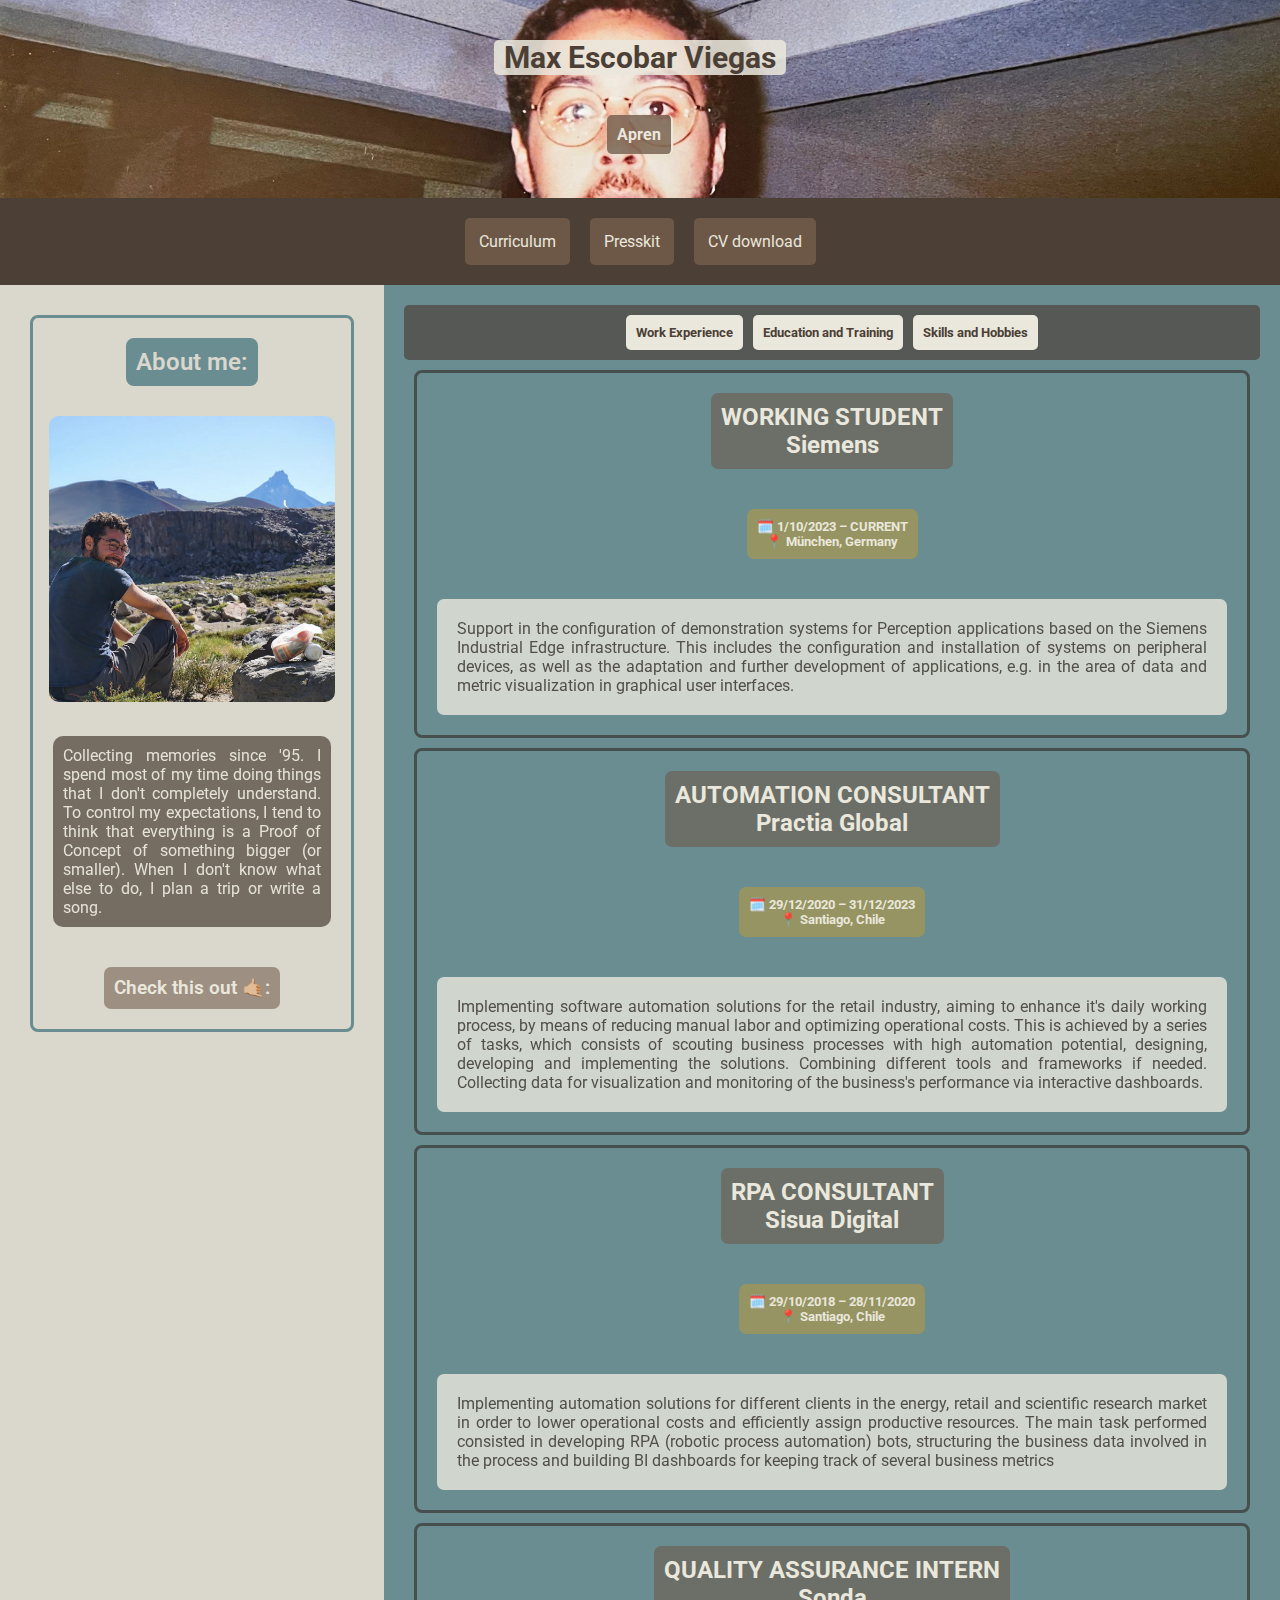
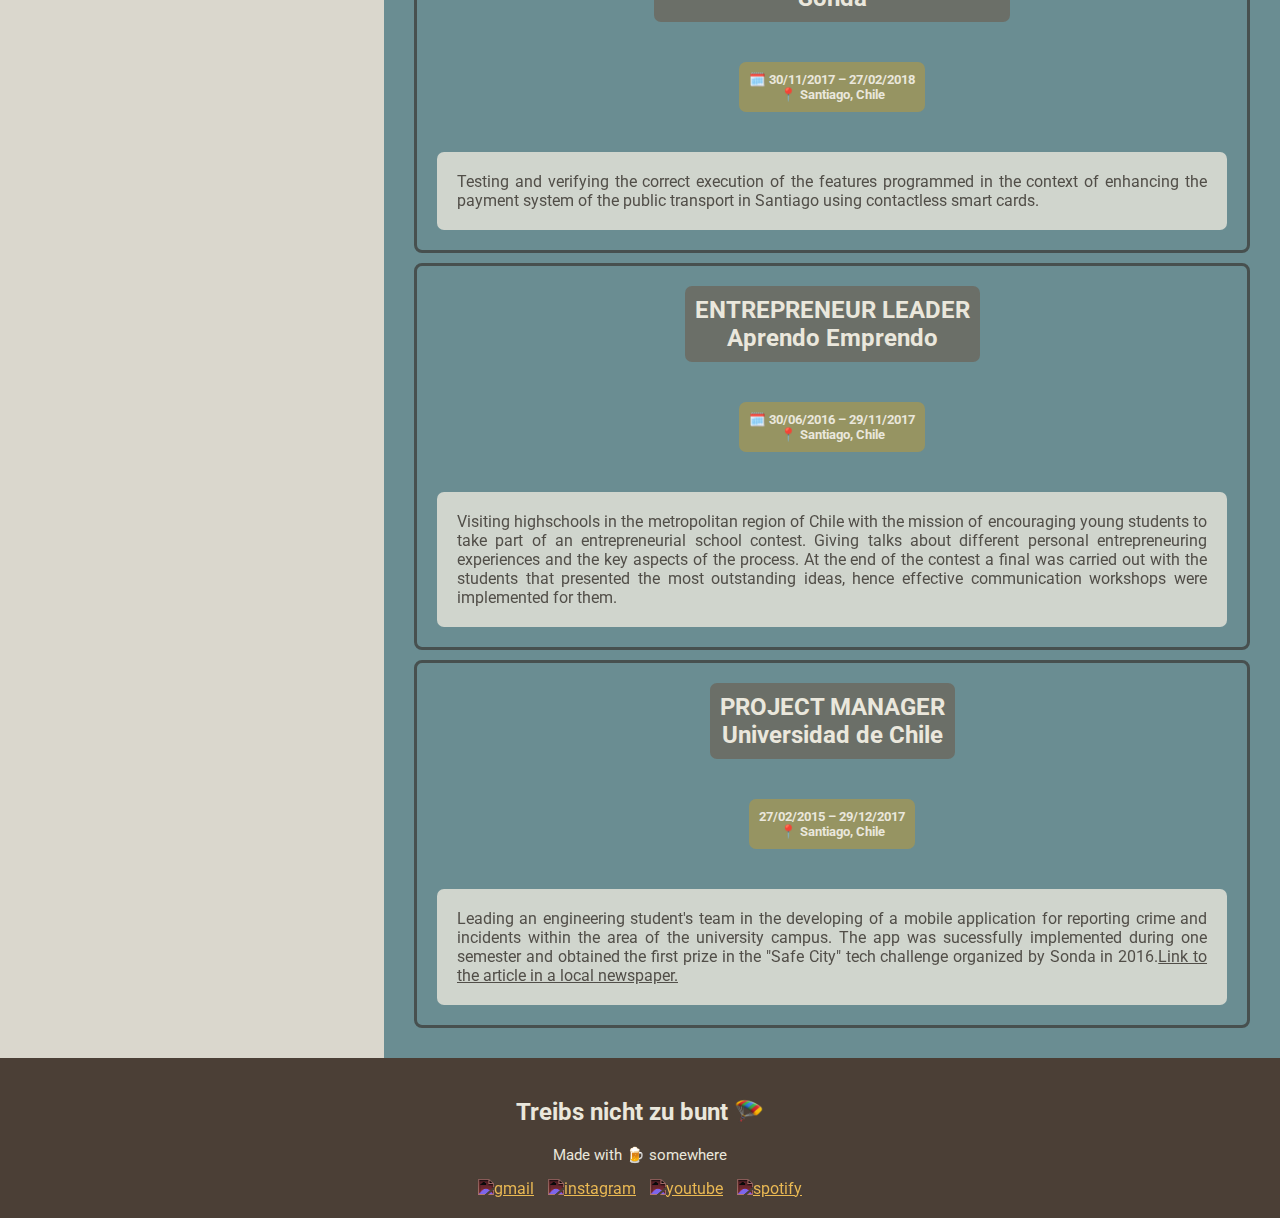
==== index.html @ f31ca4ad "chore: better despcription phrasing" ====
<!DOCTYPE html>
<html lang="en">
<head>
<title>Max Escobar Viegas</title>
<meta charset="UTF-8">
<meta name="viewport" content="width=device-width, initial-scale=1">
<meta name="keywords" content="portfolio-website" />
<link rel="stylesheet" href="styles.css" />
<script type="text/javascript" src="scripts.js"></script>
<script src="https://ajax.googleapis.com/ajax/libs/jquery/3.6.0/jquery.min.js"></script>
<script src="https://cdnjs.cloudflare.com/ajax/libs/pdfobject/2.2.8/pdfobject.min.js"></script>
<link href="https://fonts.googleapis.com/css2?family=Poppins:wght@200;600&family=Roboto:wght@200;400;600&display=swap" rel="stylesheet">
<link rel="icon" type="image/png" href="images/favicon.png">
</head>
<body>

  <div class="header">
    <h1>Max Escobar Viegas</h1>
    <div class="typing-container">
      <h3 id="typing-effect"></h3>
    </div>
  </div>

<nav class="navbar">
  <a href="index.html">Curriculum</a>
  <a href="maxiboy.html">Presskit</a>
  <a href="download_cv.html" class="right">CV download</a>
</nav>


<div class="row">
  
    <div class="side">
      <div class="about_border">
      <h2>About me:</h2>
      <img class="smallimg" src="images/image_2.jpg" alt="Memory Collecting">
      <p>Collecting memories since '95. I spend most of my time doing things that I don't completely understand. 
        To control my expectations, I tend to think that everything is a Proof of Concept of something bigger (or smaller). 
        When I don't know what else to do, I plan a trip or write a song.</p>
      <h3>Check this out 🤙🏼:</h3>
      <div class="interesting-stuff"></div>
      </div>
    </div>
  

  <div class="main">

        <div class="buttons_bar">
          <a class="btn_personal" id="work" onclick="showButtonDiv(this.className, this.id)">Work Experience</a>
          <a class="btn_personal" id="education" onclick="showButtonDiv(this.className, this.id)">Education and Training</a>
          <a class="btn_personal" id="skills" onclick="showButtonDiv(this.className, this.id)">Skills and Hobbies</a>
        </div>
        

    <div class="div_personal" id="work" >
      <div class="personal_border">
        <div>
          <h2>WORKING STUDENT <br> Siemens</h2>
        </div>
        <div>
          <h5>🗓️ 1/10/2023 – CURRENT <br>📍 München, Germany</h5>
        </div>
      <p>Support in the configuration of demonstration systems for Perception applications based on the Siemens
        Industrial Edge infrastructure. This includes the configuration and installation of systems on peripheral
        devices, as well as the adaptation and further development of applications,
        e.g. in the area of data and metric visualization in graphical user interfaces.</p>
        <div>
        </div>
      </div>

      <div class="personal_border">
      <div>  
        <h2>AUTOMATION CONSULTANT <br> Practia Global</h2>
      </div>
      <div>
        <h5>🗓️ 29/12/2020 – 31/12/2023 <br>📍 Santiago, Chile</h5>
      </div>
    
    
   
    <p>Implementing software automation solutions for the retail industry, aiming to enhance it's daily working process,
      by means of reducing manual labor and optimizing operational costs. This is achieved by a series of tasks, which 
      consists of scouting business processes with high automation potential, designing, developing and implementing the
      solutions. Combining different tools and frameworks if needed. Collecting data for visualization and monitoring of
       the business's performance via interactive dashboards.
    </p>
      </div>
      
    <div class="personal_border">
      <div>
        <h2>RPA CONSULTANT <br> Sisua Digital</h2>
      </div>
      <div>
        <h5>🗓️ 29/10/2018 – 28/11/2020 <br>📍 Santiago, Chile </h5>
      </div>
      
      
     
      <p>Implementing automation solutions for different clients in the energy, retail and scientific research market in
        order to lower operational costs and efficiently assign productive resources. The main task performed consisted in
        developing RPA (robotic process automation) bots, structuring the business data involved in the process and
        building BI dashboards for keeping track of several business metrics</p>
    </div>
    
    
    <div class="personal_border">
      <div>
        <h2>QUALITY ASSURANCE INTERN <br> Sonda </h2>
      </div>
      <div>
        <h5>🗓️ 30/11/2017 – 27/02/2018 <br>📍 Santiago, Chile </h5>
      </div>
      
     
      <p>Testing and verifying the correct execution of the features programmed in the context of enhancing the
        payment system of the public transport in Santiago using contactless smart cards.</p>
    </div>
    
    
    <div class="personal_border">
      <div>
        <h2>ENTREPRENEUR LEADER <br> Aprendo Emprendo </h2>
      </div>
      <div>
        <h5>🗓️ 30/06/2016 – 29/11/2017 <br>📍 Santiago, Chile </h5>
      </div>  
      
      <p>Visiting highschools in the metropolitan region of Chile with the mission of encouraging young students to
        take part of an entrepreneurial school contest. Giving talks about different personal entrepreneuring
        experiences and the key aspects of the process. At the end of the contest a final was carried out with the
        students that presented the most outstanding ideas, hence effective communication workshops were
        implemented for them.</p>
    </div>  
   
      
    <div class="personal_border">


      <div>
        <h2>PROJECT MANAGER <br> Universidad de Chile</h2>
      </div>
      <div>
        <h5> 27/02/2015 – 29/12/2017 <br>📍 Santiago, Chile</h5>
      </div>  
      
      <p>Leading an engineering student's team in the developing of a mobile application for reporting crime and
        incidents within the area of the university campus. The app was sucessfully implemented during one
        semester and obtained the first prize in the "Safe City" tech challenge organized by Sonda in 2016.<a href="https://www.linkedin.com/in/maximiliano-escobar-viegas-118804136/overlay/1597857697002/single-media-viewer?type=DOCUMENT&profileId=ACoAACE5G6QBukpY6puYIInJ-SCee0MQ_NfxD_Q&lipi=urn%3Ali%3Apage%3Ad_flagship3_profile_view_base%3BJyfchgH5QniFZgtVbszREw%3D%3D">Link to
          the article in a local newspaper.</a></p>


    </div>  
    
    </div>

  
    <div class="div_personal" id="education" hidden="hidden">

      <div class="personal_border">

        <div>
          <h2>M. SC. MANAGEMENT AND TECHNOLOGY <br>Technische Universität München 🇩🇪 </h2>
        </div>
      
        <div>
          <h5>🗓️ 01/10/2023 – CURRENT
            <br>
            📍 Arcisstr. 21, 80333, München, Germany.
            <br>
            <a href="https://www.tum.de/studium/studienangebot/detail/management-and-technology-tum-bwl-master-of-science-msc">Link to Degree´s curriculum.</a>
          </h5>
        </div>

      </div>
      
      <div class="personal_border">

        <div>
          <h2>INDUSTRIAL ENGINEER <br> Universidad de Chile 🇨🇱 </h2>
        </div>
        <div>
          <h5>🗓️ 28/02/2014 – 22/12/2020
            <br>
            📍Beauchef 850, Santiago, Chile.
            <br>
            <a href="https://www.dii.uchile.cl/~webpgrado2/plan-de-estudios/malla-curricular/">Link to Degree´s curriculum.</a>
          </h5>
        </div>

      </div>
      
      <div class="personal_border">
        <h2>RESOLVE LEARNING PROGRAM'S ATTENDEE <br> Singularity University 🇺🇸</h2>
      <div>
        <h5>🗓️ 30/10/2016 – 13/11/2016
          <br>
          📍 2831 Mission College Blvd, Santa Clara, United States. 
          <br>
          <a href="https://www.su.org/">Link to program details.</a>
        </h5>
      </div>
      </div>
        
    
      <div class="personal_border">

        <div>
          <h2>BUSINESS ADMINISTRATION INTERNATIONAL STUDENT <br> Universitat Politècnica de València 🇪🇸</h2>
        </div>
        <div>
          <h5>🗓️ 30/01/2016 – 28/06/2016 
            <br>
            📍 Camí de Vera , València, Spain. 
            <br>
            <a href="https://www.upv.es/entidades/ADE/infoweb/fade/info/630155normalc.html">Link to Degree´s curriculum.</a>
          </h5>
        </div>


      </div>
      
    
    </div>

    
    <div class="div_personal" id="skills" hidden="hidden">

      <div class="personal_border">

        <h2>LANGUAGE SKILLS:</h2>
        <div class="language">
          <p><b>Spanish 🇨🇱 :</b> Mother tongue <br><i>(👋🏼 Buena hermanito! Cómo andamos?)</i></p>
          <p><b>English 🇺🇸 :</b> C1 <br><i>(👋🏼 Hey brother! How's it goin'?)</i></p>
          <p><b>German 🇩🇪 :</b> A2 <br><i>(👋🏼 Hallo brudi! Wie lauft es bei Ihnen?)</i> </p>
        </div>
  
      </div>
      
      <div class="personal_border">

        <h2>PROGRAMMING EXPERIENCE: </h2>
        <div class="skills-container">
          <img src="https://cdn.jsdelivr.net/npm/simple-icons@v6/icons/rust.svg" alt="Rust" class="skill-logo">
          <img src="https://cdn.jsdelivr.net/npm/simple-icons@v6/icons/linux.svg" alt="linux" class="skill-logo">
          <img src="https://cdn.jsdelivr.net/npm/simple-icons@v6/icons/python.svg" alt="Python" class="skill-logo">
          <img src="https://cdn.jsdelivr.net/npm/simple-icons@v6/icons/java.svg" alt="Java" class="skill-logo">
          <img src="https://cdn.jsdelivr.net/npm/simple-icons@v6/icons/csharp.svg" alt="C#" class="skill-logo">
          <img src="https://cdn.jsdelivr.net/npm/simple-icons@v6/icons/r.svg" alt="R" class="skill-logo">
          <img src="https://cdn.jsdelivr.net/npm/simple-icons@v6/icons/git.svg" alt="Git" class="skill-logo">
          <img src="https://cdn.jsdelivr.net/npm/simple-icons@v6/icons/sqlite.svg" alt="SQLite" class="skill-logo">
          <img src="https://cdn.jsdelivr.net/npm/simple-icons@v6/icons/mysql.svg" alt="MySQL" class="skill-logo">
          <img src="https://cdn.jsdelivr.net/npm/simple-icons@v6/icons/javascript.svg" alt="JavaScript" class="skill-logo">
          <img src="https://cdn.jsdelivr.net/npm/simple-icons@v6/icons/html5.svg" alt="HTML" class="skill-logo">
        </div>

      </div>
      
    
    
    </div>
    </div>
    </div>
  </div>
</div>

<div class="footer">
  <h2>Treibs nicht zu bunt 🪂</h2>
  <p>Made with 🍺 somewhere</p>
  <a href="mailto:maxescovi@gmail.com" ><img src="https://cdn.jsdelivr.net/npm/simple-icons@v6/icons/gmail.svg" alt="gmail"></a>
  <a href="https://www.instagram.com/perro_flac0/?hl=es-la"><img src="https://cdn.jsdelivr.net/npm/simple-icons@v6/icons/instagram.svg" alt="instagram"></a>
  <a href="https://www.youtube.com/@maxiboy_cl"><img src="https://cdn.jsdelivr.net/npm/simple-icons@v6/icons/youtube.svg" alt="youtube"></a> 
  <a href="https://open.spotify.com/artist/7IsZ5eyceLzv0kOqFrvGNN?dl_branch=1&nd=1&dlsi=f63c96f75f6a48fa"><img src="https://cdn.jsdelivr.net/npm/simple-icons@v6/icons/spotify.svg" alt="spotify"></a> 


  
</div>


</body>
</html>
---- styles.css ----
* {
  box-sizing: border-box;
}



body {
  margin: 0;
  background-color: #EAE7DC; /* Light Sand Beige */
  color: #4B3F36; /* Earthy Brown text color */
  font-family: 'Roboto';
  font-weight: 400;
}

/* HEADER */

.header {
  
  text-align: center; 
  color: #EAE7DC;
  position: relative;
  background-image: url("images/image_3.jpg");
  background-size: cover;
  background-position:35% 35%;
  background-repeat: no-repeat;
  padding: 20px;

 
}

.header h1 {
  font-size: 30px;
  position: relative; /* Position the text above the image */
  background-color: #eae7dcde;
  color: #4B3F36;
  display: inline-block;
  border-radius: 5px;
  margin: 20px 0;
  padding-inline: 10px;
}

.header h3 {
  color:#EAE7DC;
  background-color:#6d5847c5;
  display: inline-block;
  border-radius: 5px;
  padding-inline: 10px;
  font-weight: bold
;
}


@keyframes blink-caret {
  from, to { border-color: transparent; }
  50% { border-color: #302822; }
}

#typing-effect {
  font-size: 16px;
  white-space: nowrap;
  overflow: hidden;
  border-right: 2px solid; /* Blinking caret */
  animation: blink-caret 0.75s step-end infinite; /* Only the blinking caret */
}

/* NAV BAR */

.navbar {
  display: flex;
  justify-content: center;
  background-color: #4B3F36; 
  padding: 10px; /* Spacing for breathing room */
 
}


.navbar a {
  display: flex; /* Use flexbox layout */
  text-align: center;
  align-items: center; /* Center text vertically */
  color: #EAE7DC; /* Light Sand Beige */
  padding: 14px 14px; /* Padding for clickable area */
  text-decoration: none; /* Remove text underline */
  transition: background-color 0.3s ease; /* Smooth hover effect */
  border-radius: 5px; /* Rounded corners */
  margin: 10px 10px; /* Space between elements */
  background-color: #6d5847; /* Background color */
  height: auto; /* Ensure it adjusts properly */
  width: auto; /* Flexible width */
}

.navbar a:active {
  transform: translateY(0); /* Reset lift on click */
  background-color: #3f352d; ; /* Even darker shade when clicked */
}

.navbar a:hover {
  transform: translateY(-3px);
  background-color: #685444de; 
}

.buttons_bar {
  padding: 5px 5px; /* Optional: add some padding */
  background-color:#4b3f36ab; /* Optional: background color to match your palette */
  border-radius: 5px;
  color: #4B3F36; /* Light Sand Beige */
  justify-content: center;
  display:flex;
}

.btn_personal {
  background-color: #EAE7DC; /* Forest Green */
  color: #4B3F36; /* Light Sand Beige */
  font-size: 13px; /* Font size */
  border-radius: 5px; /* Smooth button edges */
  cursor: pointer; /* Hand cursor on hover */
  transition: background-color 0.3s ease, transform 0.3s ease; /* Smooth hover and active effect */
  text-decoration: none;
  padding: 10px 10px;
  margin: 5px;
  font-weight: bold;
  

}

.btn_personal:hover {
  background-color: #dddacf; /* Dark Moss Green */
  transform: translateY(-3px); /* Slight lift on hover */
  text-decoration: underline;
  color: #4B3F36;
}

.btn_personal:active {
  transform: translateY(0); /* Reset lift on click */
}

.profile-wrapper {
  position: absolute;
  top: 50%;
  left: 10%;
  transform: translate(-50%, -50%);
}


.row {
  display: flex;
  flex-wrap: wrap;
  margin: 0;

}

.about_border{
  border:3px solid #6A8D92;
  margin: 10px;
  border-radius: 8px;
}

.side {
  flex: 30%;
  display: flex;
  flex-direction: column;
  text-align: center;
  background-color: #DAD7CD; /* Soft Stone Gray */ 
  color: #4B3F36; /* Earthy Brown text */
  padding: 20px;
}

.side p{
  text-align: justify;
  background-color: #4B3F36;
  opacity: 70%;
  border-radius: 10px;
  color:#EAE7DC;
  padding: 10px;
  margin: 20px;
}

.side h2,h3{
  background-color: #6A8D92;
  border-radius: 8px;
  font-weight: 600;
  padding: 10px;
  display: inline-block;
  color: #DAD7CD;
}

.interesting-stuff{
  text-align: center;
}
.main {
  display: flex;
  flex-direction: column;
  flex: 70%;
  background-color: #6A8D92; /* Mountain Blue */
  padding: 20px;
  color: #EAE7DC;
  
}

.personal_border{
  border: 3px solid #3028229a;
  margin: 10px;
  border-radius: 8px;
}

.personal_border a{
  color: #4B3F36;
}

.personal_border a:hover {
  color:#DAD7CD; /* Color when hovered over */
}

.personal_border a:visited {
  color:#6A8D92; /* Color of visited links */
}


.div_personal{
  text-align: center;
  flex-direction: column;
}

.div_personal h2,h5{
  display: inline-block;

}

.div_personal h2,h3 {
  color: #EAE7DC; /* Make the text a subtle blue */
  background-color:#6d58478f;
  border-radius: 7px ;
  padding: 10px;
  margin: 20px;
}

.div_personal h5 {
  color: #EAE7DC; /* Make the text a subtle blue */
  background-color: #c79c2f7a;
  padding: 10px;
  border-radius: 7px;
  margin: 20px;

}

.div_personal p {
  opacity: 80%;
  background-color: #EAE7DC; /* Make the text a subtle blue */
  color:#4B3F36;
  border: none;
  border-radius: 7px;
  padding: 20px;
  margin: 20px;
  text-align: justify;

}


.smallimg, .youtube-thumbnail {
  width: 90%;
  border-radius: 10px;
  margin: 10px;
}

.footer {
  padding: 20px;
  text-align: center;
  background-color: #4B3F36; /* Deep Earth Brown */
  color: #EAE7DC;
}

.footer img{
  width: 35px;
  height: 35px;
  filter: invert(100%) sepia(44%) saturate(339%) hue-rotate(315deg) brightness(96%) contrast(92%);
}
.footer a{
margin: 5px;
}
.footer p{
  font-size: 15px;
}




.language p{
  align-items: center;
  padding: 20px;
  text-align: center;
  margin-inline: 50px;
}
.presskit {

  width: 100%;
  height: 100%;
  
  ;
} .cv {

width: 100%;
height: 100%;

;
} 

/* Icons container */
.skills-container {
  display: flex;
  flex-wrap: wrap;
  justify-content: center;
  gap: 20px;
  margin-top: 20px;
  margin-bottom: 20px;
}

/* Brown colored icons */
.skill-logo {
  width: 60px;
  height: 60px;
  filter: invert(89%) sepia(2%) saturate(993%) hue-rotate(350deg) brightness(111%) contrast(84%);
  transition: transform 0.5s ease; /* Smooth transition for movement */
}

/* Icon hover effect */
.skill-logo:hover {
  transform: rotate(20deg) scale(1.1); /* Rotate and enlarge on hover */
  cursor: pointer;
}

/* Keyframes for icon shuffling/movement */
@keyframes shuffleIcons {
  0%, 100% { transform: translateY(0); }
  50% { transform: translateY(-10px); }
}

/* Apply animation to the skill logos */
.skills-container img {
  animation: shuffleIcons 3s ease-in-out infinite;
}

/* Randomize animation delay so they don't move simultaneously */
.skills-container img:nth-child(1) { animation-delay: 0s; }
.skills-container img:nth-child(2) { animation-delay: 0.2s; }
.skills-container img:nth-child(3) { animation-delay: 0.4s; }
.skills-container img:nth-child(4) { animation-delay: 0.6s; }
.skills-container img:nth-child(5) { animation-delay: 0.8s; }
.skills-container img:nth-child(6) { animation-delay: 1s; }
.skills-container img:nth-child(7) { animation-delay: 1.2s; }
.skills-container img:nth-child(8) { animation-delay: 1.4s; }
.skills-container img:nth-child(9) { animation-delay: 1.6s; }
.skills-container img:nth-child(10) { animation-delay: 1.8s; }

/* Media query for tablets and medium screens (max-width: 1000px) */
@media (max-width: 900px) {
  .skill-logo {
    width: 45px;
    height: 45px;
  }
  .skills-container {
    gap: 10px;
  }
  .smallimg, .youtube-thumbnail {
    width: 85%;
  }

  .row {
    flex-direction: column-reverse;
    
  }

  .header h1{
    font-size: 25px;
  }

  .header h3{
    font-size: 15px;
  }
  .buttons_bar{
    flex-direction: column;
    align-items: center;
  }
  .btn_personal{
    display: flex;
    width: 100%;
    height: 100%;
    padding: 10px 10px;
    text-align: center;
    justify-content: center; /* Horizontally center the text */
    align-items: center; 
    margin-inline: 10px;
    
  }
  .side{
    display: flex;
    flex-direction: column;
    align-items: center; 
    text-align: center;

  }

}
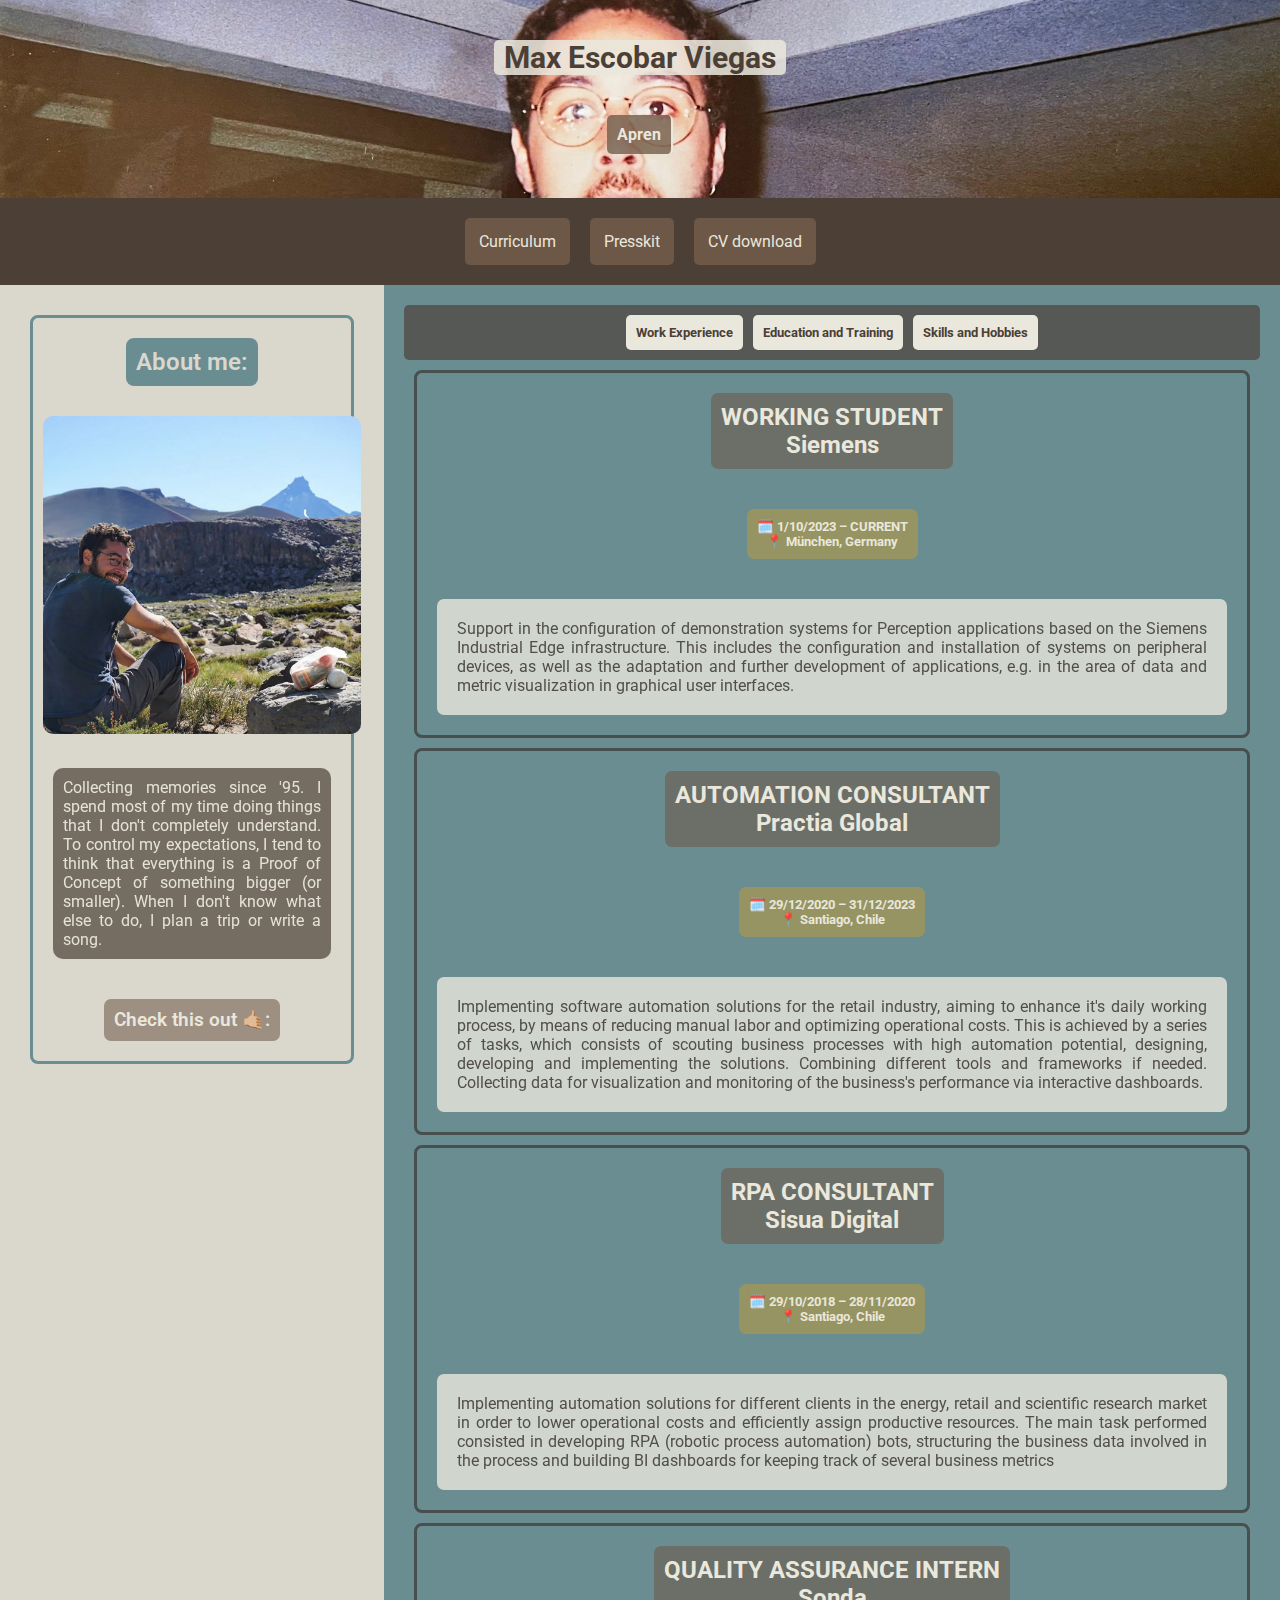
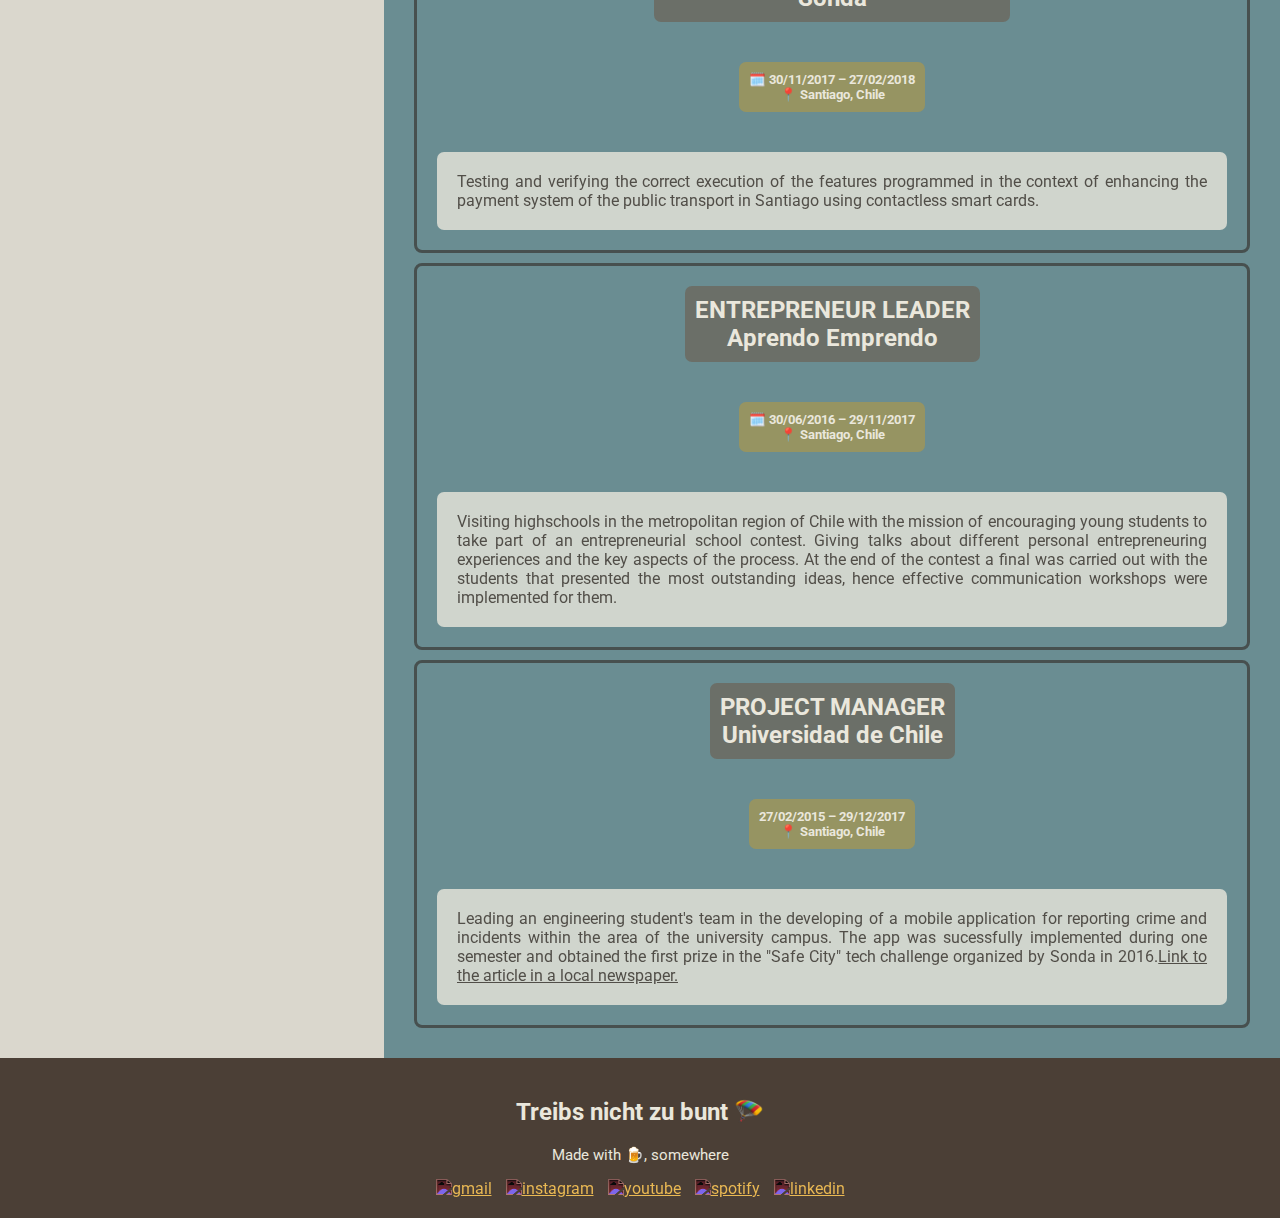
==== commit ef979036: "chore: added linkedin" ====
--- a/index.html
+++ b/index.html
@@ -265,17 +265,16 @@
 
 <div class="footer">
   <h2>Treibs nicht zu bunt 🪂</h2>
-  <p>Made with 🍺 somewhere</p>
+  <p>Made with 🍺, somewhere</p>
   <a href="mailto:maxescovi@gmail.com" ><img src="https://cdn.jsdelivr.net/npm/simple-icons@v6/icons/gmail.svg" alt="gmail"></a>
   <a href="https://www.instagram.com/perro_flac0/?hl=es-la"><img src="https://cdn.jsdelivr.net/npm/simple-icons@v6/icons/instagram.svg" alt="instagram"></a>
   <a href="https://www.youtube.com/@maxiboy_cl"><img src="https://cdn.jsdelivr.net/npm/simple-icons@v6/icons/youtube.svg" alt="youtube"></a> 
   <a href="https://open.spotify.com/artist/7IsZ5eyceLzv0kOqFrvGNN?dl_branch=1&nd=1&dlsi=f63c96f75f6a48fa"><img src="https://cdn.jsdelivr.net/npm/simple-icons@v6/icons/spotify.svg" alt="spotify"></a> 
-
+  <a href="https://www.linkedin.com/in/maximiliano-escobar-viegas-118804136"><img src="https://cdn.jsdelivr.net/npm/simple-icons@v6/icons/linkedin.svg" alt="linkedin"></a> 
 
   
 </div>
 
 
-</body>
 </html>
 
--- a/styles.css
+++ b/styles.css
@@ -258,7 +258,7 @@
 
 
 .smallimg, .youtube-thumbnail {
-  width: 90%;
+  width: 100%;
   border-radius: 10px;
   margin: 10px;
 }
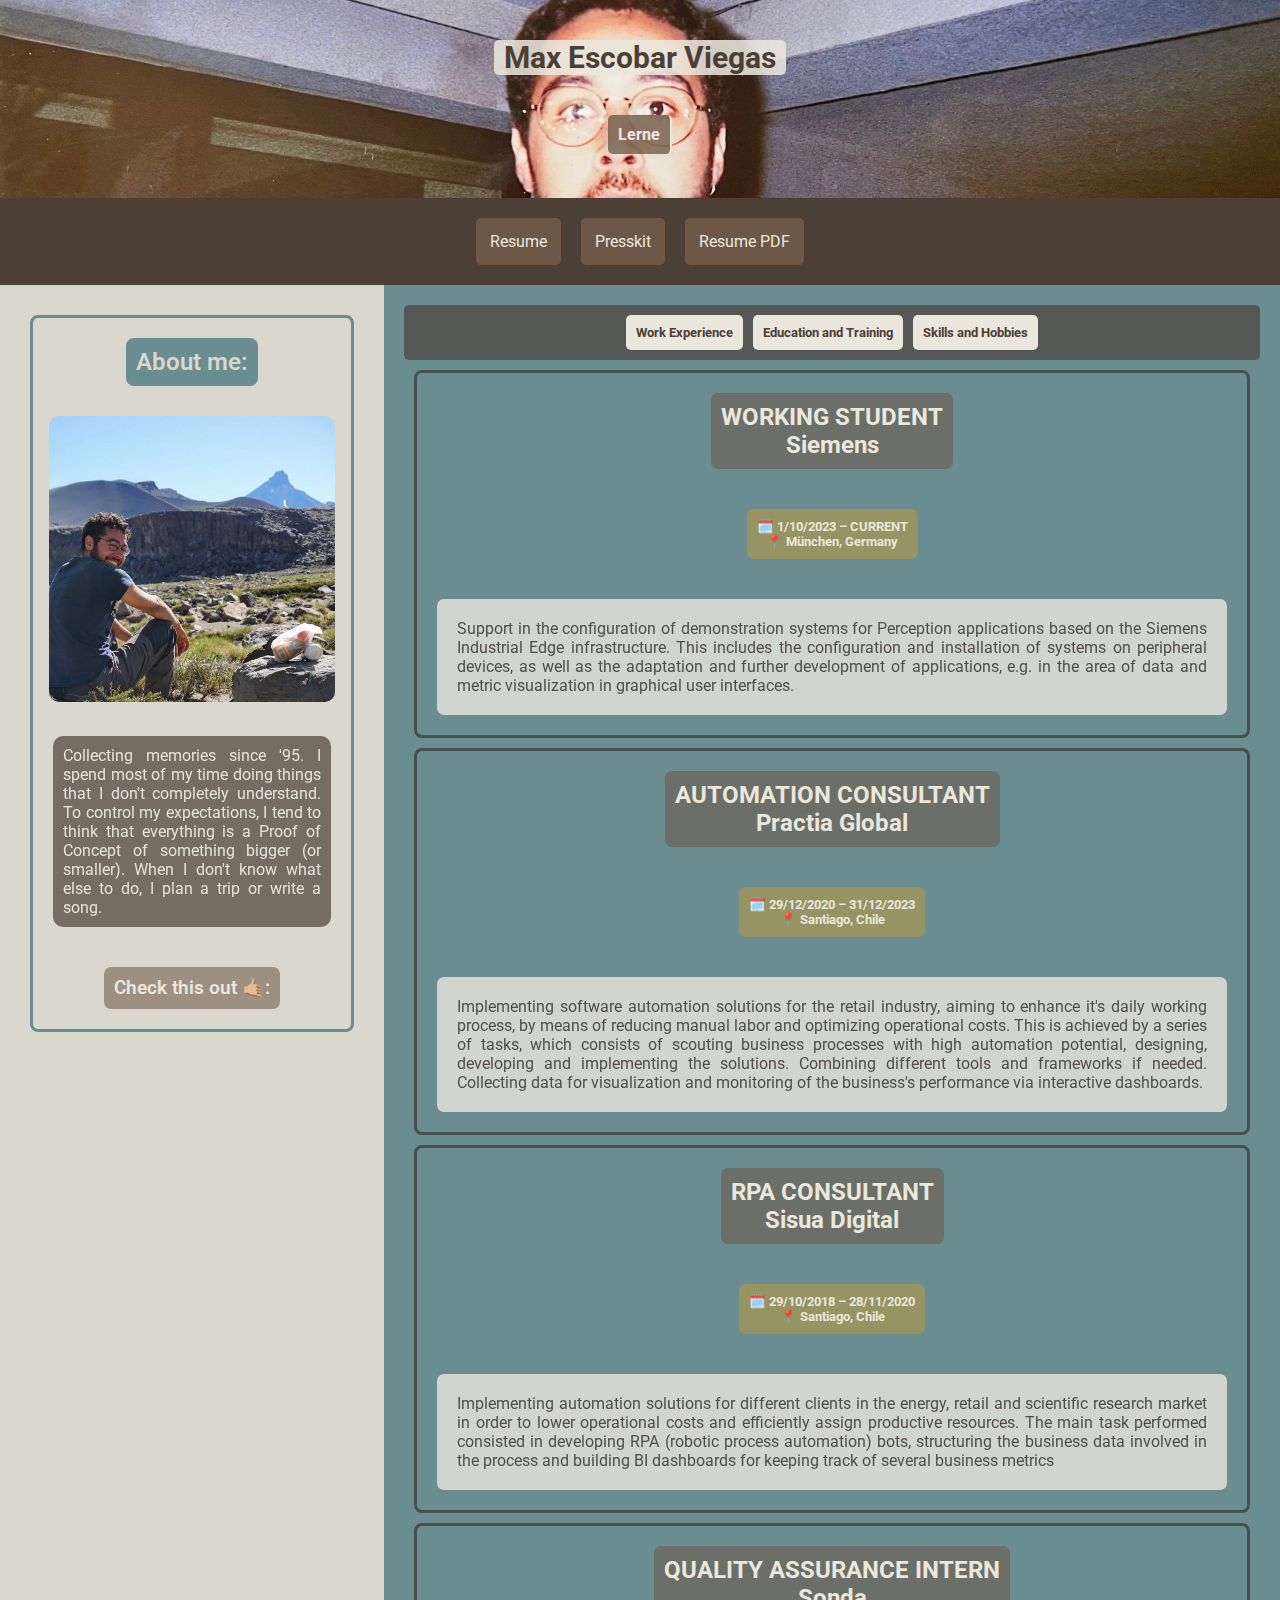
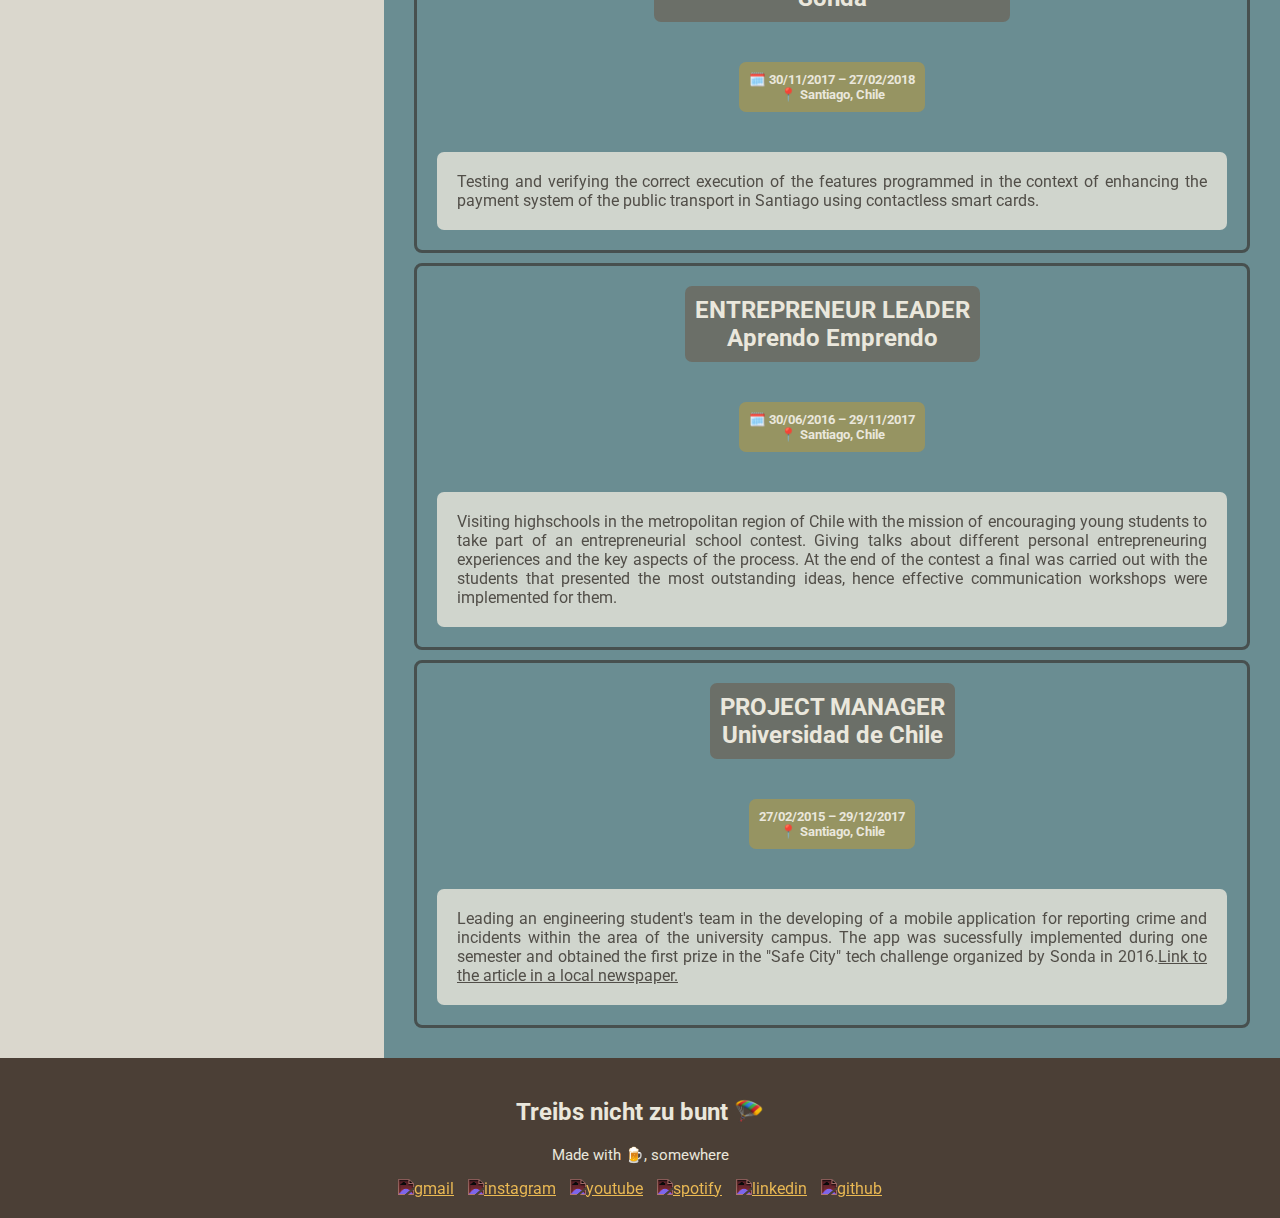
==== commit 5d19af5a: "chore: added github" ====
--- a/index.html
+++ b/index.html
@@ -22,9 +22,9 @@
   </div>
 
 <nav class="navbar">
-  <a href="index.html">Curriculum</a>
+  <a href="index.html">Resume</a>
   <a href="maxiboy.html">Presskit</a>
-  <a href="download_cv.html" class="right">CV download</a>
+  <a href="download_cv.html" class="right">Resume PDF</a>
 </nav>
 
 
@@ -271,7 +271,7 @@
   <a href="https://www.youtube.com/@maxiboy_cl"><img src="https://cdn.jsdelivr.net/npm/simple-icons@v6/icons/youtube.svg" alt="youtube"></a> 
   <a href="https://open.spotify.com/artist/7IsZ5eyceLzv0kOqFrvGNN?dl_branch=1&nd=1&dlsi=f63c96f75f6a48fa"><img src="https://cdn.jsdelivr.net/npm/simple-icons@v6/icons/spotify.svg" alt="spotify"></a> 
   <a href="https://www.linkedin.com/in/maximiliano-escobar-viegas-118804136"><img src="https://cdn.jsdelivr.net/npm/simple-icons@v6/icons/linkedin.svg" alt="linkedin"></a> 
-
+  <a href="https://github.com/elmaxiboy"><img src="https://cdn.jsdelivr.net/npm/simple-icons@v6/icons/github.svg" alt="github"></a>
   
 </div>
 
--- a/styles.css
+++ b/styles.css
@@ -1,3 +1,8 @@
+:root {
+  --snapshot-amount-big: 2;
+  --snapshot-amount-small: 1;
+}
+
 
 * {
   box-sizing: border-box;
@@ -25,8 +30,18 @@
   background-position:35% 35%;
   background-repeat: no-repeat;
   padding: 20px;
-
+  animation: moveBackground 30s ease-in-out infinite alternate;
  
+}
+
+
+@keyframes moveBackground {
+  0% {
+    background-position: 35% 0%;
+  }
+  100% {
+    background-position: 35% 100%;
+  }
 }
 
 .header h1 {
@@ -228,7 +243,7 @@
 }
 
 .div_personal h2,h3 {
-  color: #EAE7DC; /* Make the text a subtle blue */
+  color: #EAE7DC; 
   background-color:#6d58478f;
   border-radius: 7px ;
   padding: 10px;
@@ -236,7 +251,7 @@
 }
 
 .div_personal h5 {
-  color: #EAE7DC; /* Make the text a subtle blue */
+  color: #EAE7DC; 
   background-color: #c79c2f7a;
   padding: 10px;
   border-radius: 7px;
@@ -258,9 +273,19 @@
 
 
 .smallimg, .youtube-thumbnail {
-  width: 100%;
+  width: 90%;
   border-radius: 10px;
   margin: 10px;
+}
+.video-title{
+  color: #EAE7DC; /* Make the text a subtle blue */
+  background-color: #6d58478f;
+  padding: 10px;
+  border-radius: 7px;
+  margin: 20px;
+  display: inline-flex;
+  justify-content: center;
+
 }
 
 .footer {
@@ -351,6 +376,7 @@
 .skills-container img:nth-child(8) { animation-delay: 1.4s; }
 .skills-container img:nth-child(9) { animation-delay: 1.6s; }
 .skills-container img:nth-child(10) { animation-delay: 1.8s; }
+.skills-container img:nth-child(11) { animation-delay: 2.0s; }
 
 /* Media query for tablets and medium screens (max-width: 1000px) */
 @media (max-width: 900px) {
@@ -398,7 +424,8 @@
     align-items: center; 
     text-align: center;
 
-  }
-
-}
-
+
+  }
+
+}
+
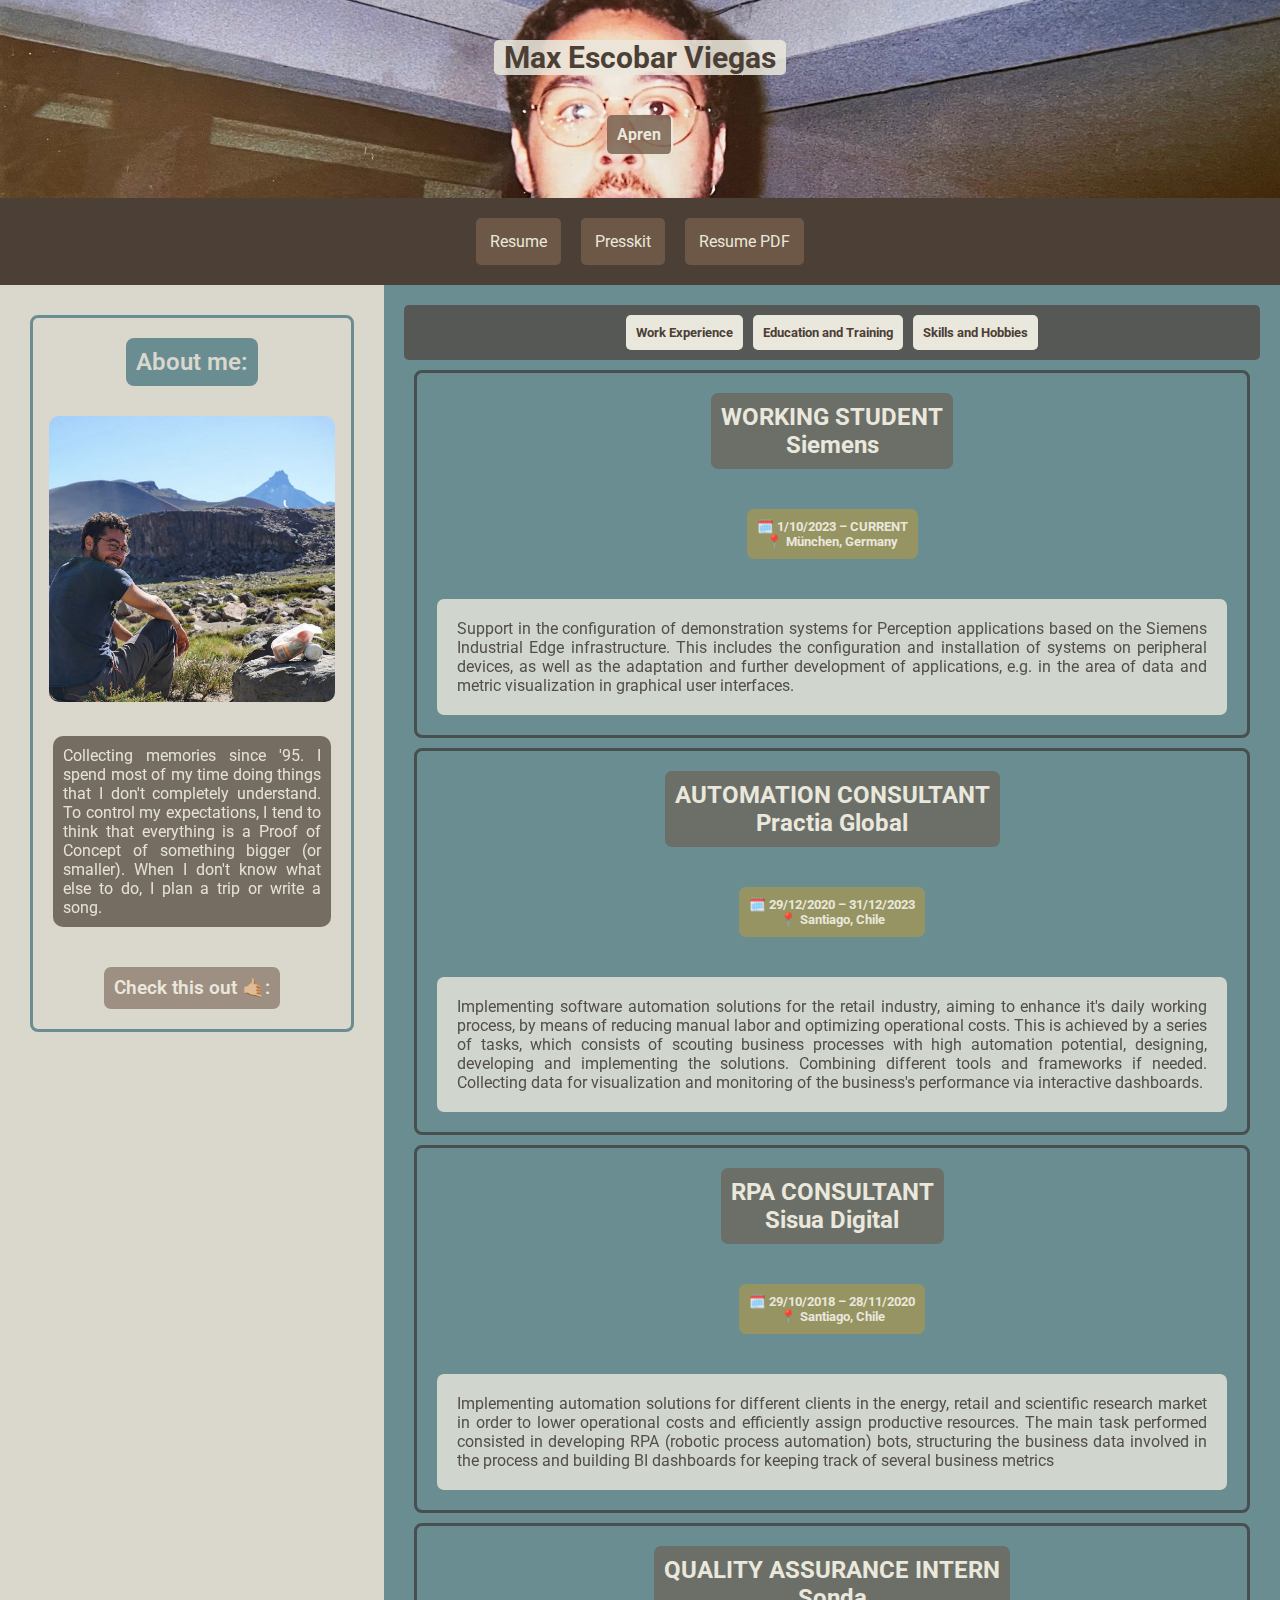
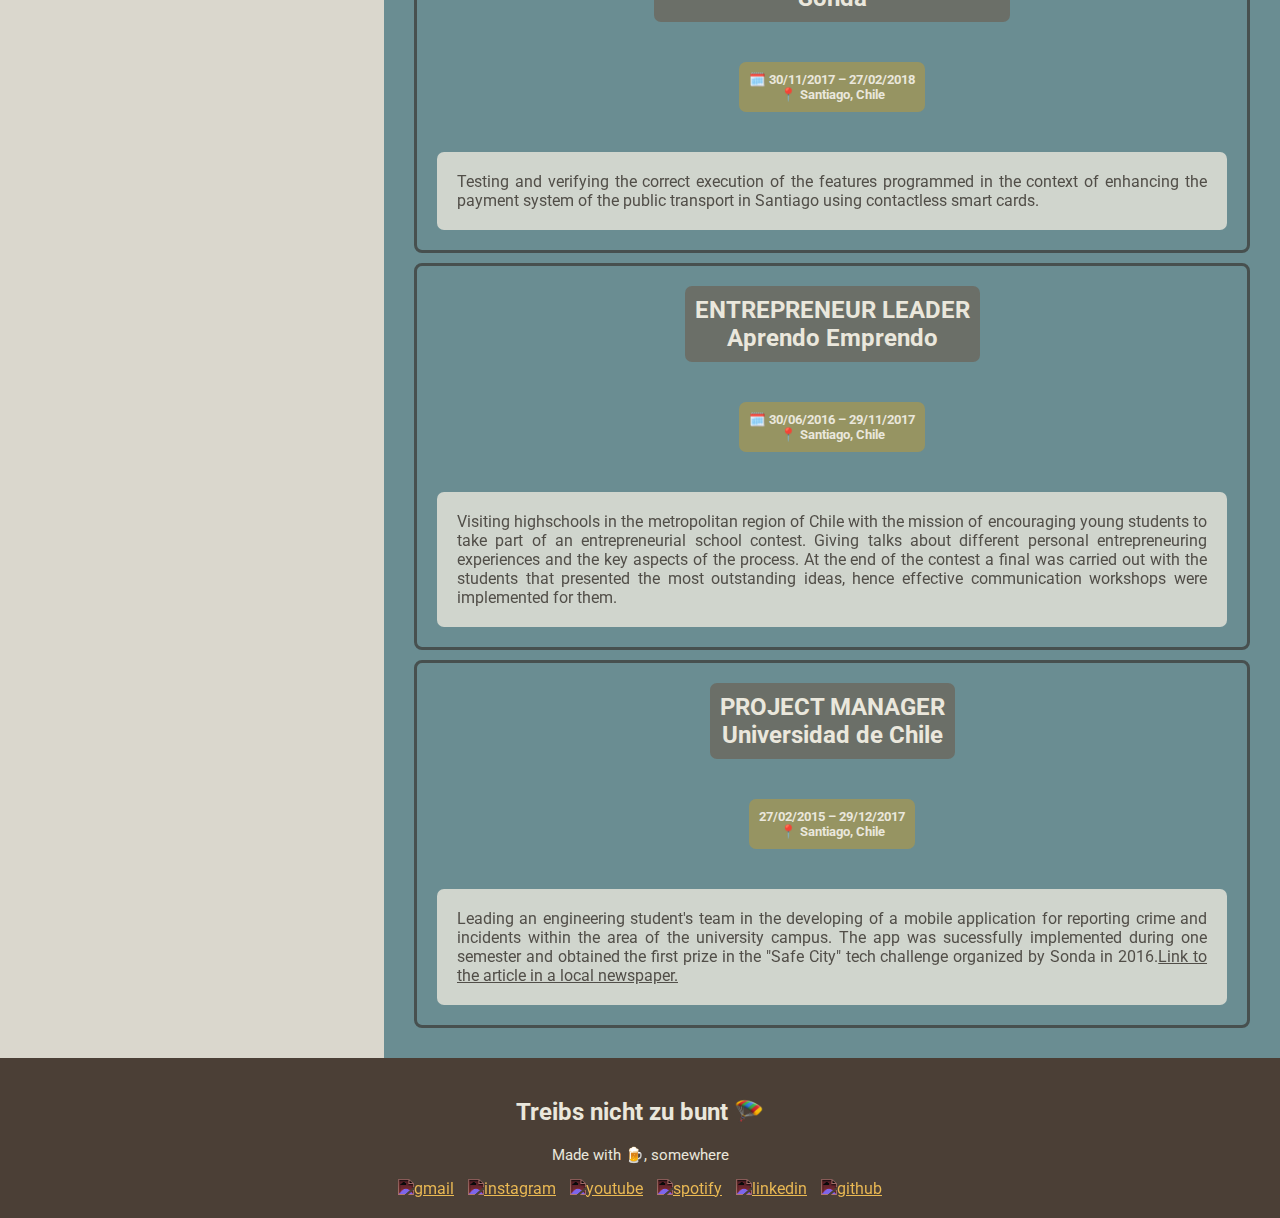
==== commit 59ee1d93: "Update index.html" ====
--- a/index.html
+++ b/index.html
@@ -231,7 +231,7 @@
         <div class="language">
           <p><b>Spanish 🇨🇱 :</b> Mother tongue <br><i>(👋🏼 Buena hermanito! Cómo andamos?)</i></p>
           <p><b>English 🇺🇸 :</b> C1 <br><i>(👋🏼 Hey brother! How's it goin'?)</i></p>
-          <p><b>German 🇩🇪 :</b> A2 <br><i>(👋🏼 Hallo brudi! Wie lauft es bei Ihnen?)</i> </p>
+          <p><b>German 🇩🇪 :</b> A2 <br><i>(👋🏼 Hallo brudi! Wie läuft es bei Ihnen?)</i> </p>
         </div>
   
       </div>
@@ -243,6 +243,7 @@
           <img src="https://cdn.jsdelivr.net/npm/simple-icons@v6/icons/rust.svg" alt="Rust" class="skill-logo">
           <img src="https://cdn.jsdelivr.net/npm/simple-icons@v6/icons/linux.svg" alt="linux" class="skill-logo">
           <img src="https://cdn.jsdelivr.net/npm/simple-icons@v6/icons/python.svg" alt="Python" class="skill-logo">
+          <img src="https://cdn.jsdelivr.net/npm/simple-icons@v6/icons/docker.svg" alt="Docker" class="skill-logo">
           <img src="https://cdn.jsdelivr.net/npm/simple-icons@v6/icons/java.svg" alt="Java" class="skill-logo">
           <img src="https://cdn.jsdelivr.net/npm/simple-icons@v6/icons/csharp.svg" alt="C#" class="skill-logo">
           <img src="https://cdn.jsdelivr.net/npm/simple-icons@v6/icons/r.svg" alt="R" class="skill-logo">
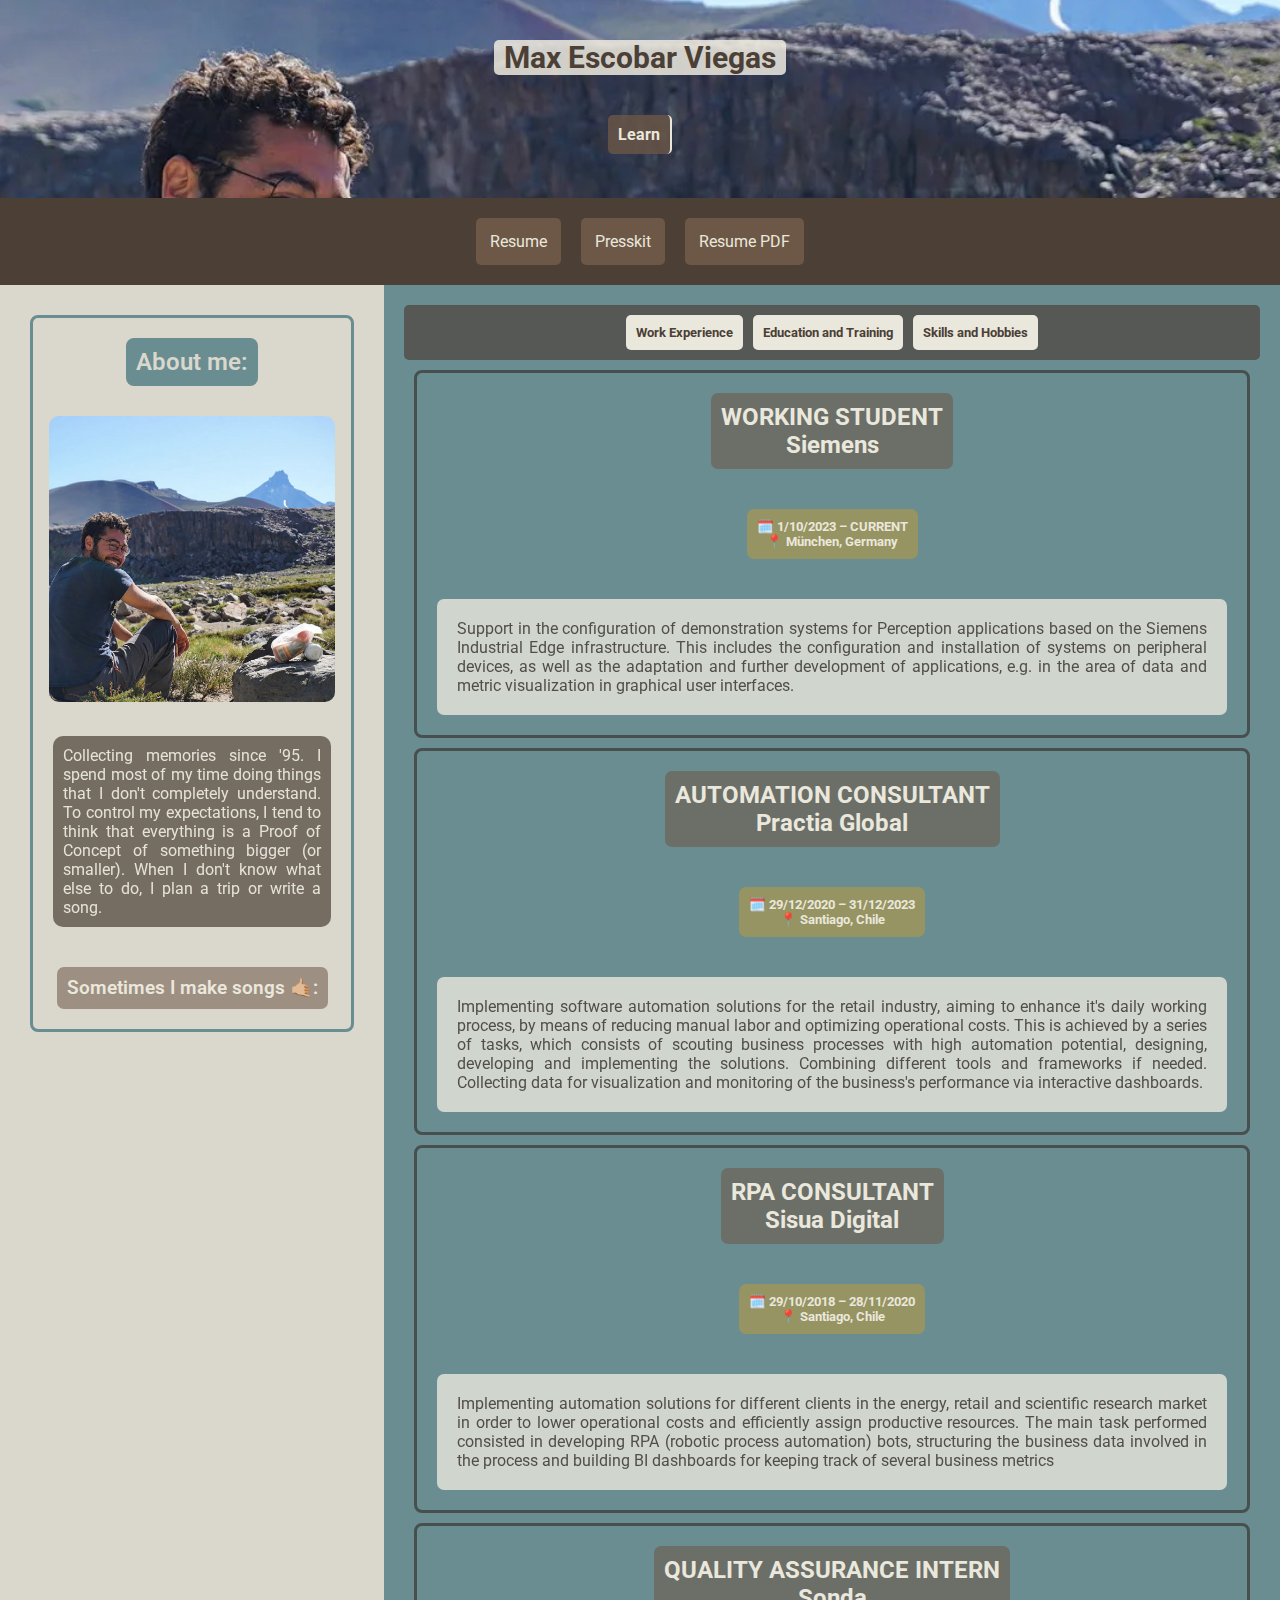
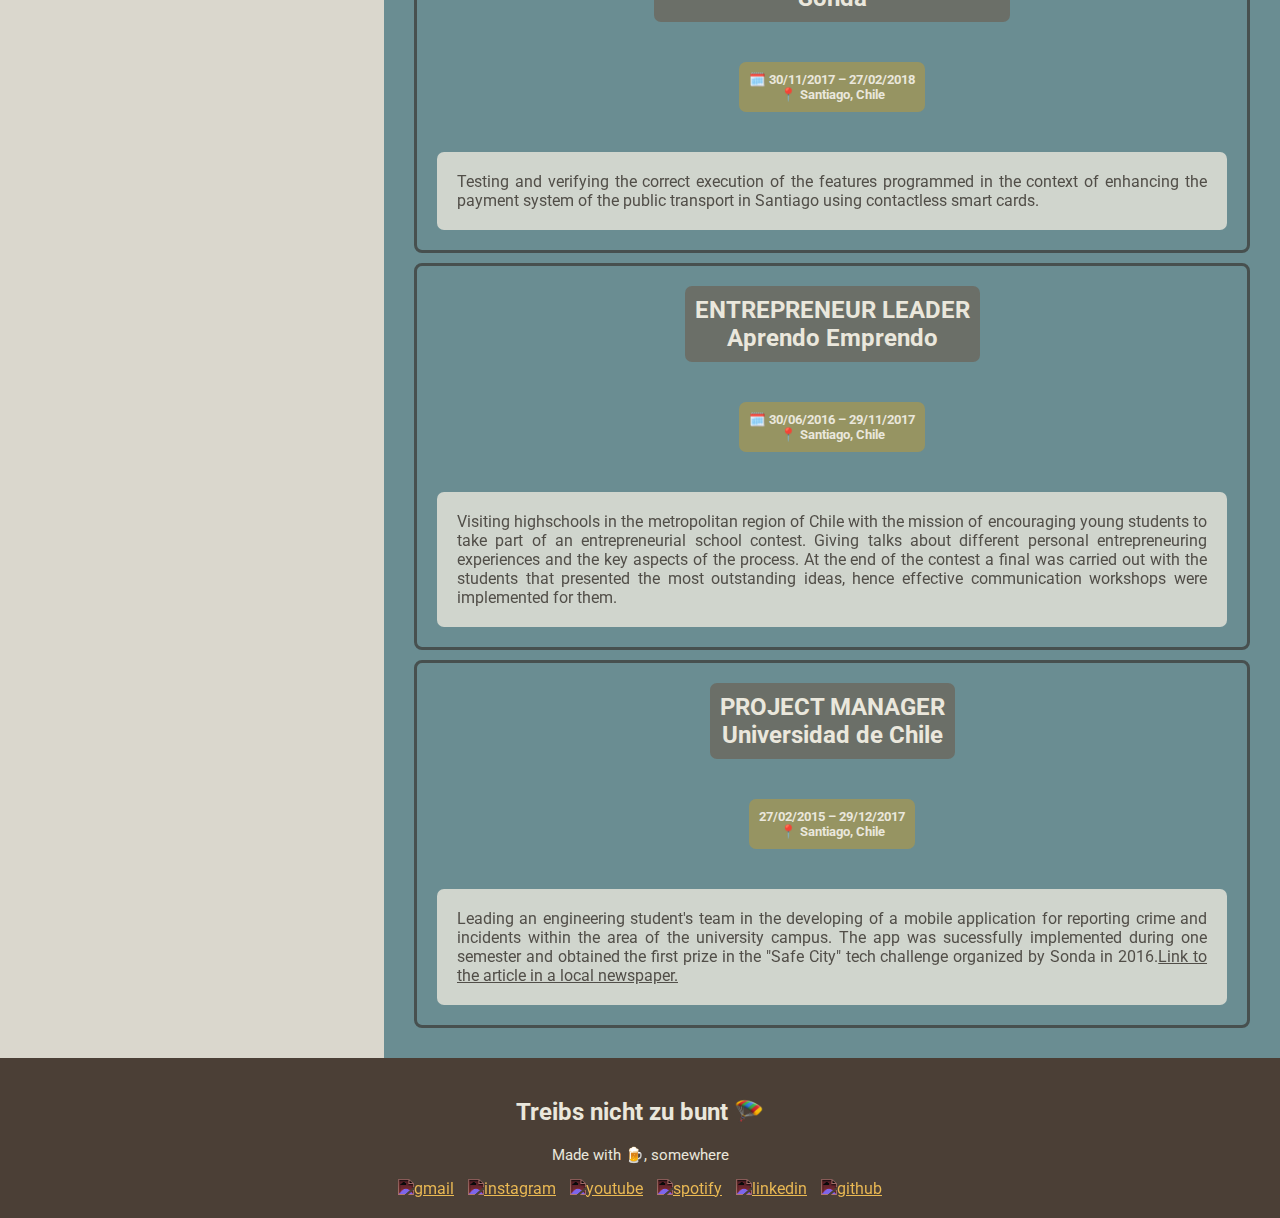
==== commit b2168f62: "chore: updated music message" ====
--- a/index.html
+++ b/index.html
@@ -37,7 +37,7 @@
       <p>Collecting memories since '95. I spend most of my time doing things that I don't completely understand. 
         To control my expectations, I tend to think that everything is a Proof of Concept of something bigger (or smaller). 
         When I don't know what else to do, I plan a trip or write a song.</p>
-      <h3>Check this out 🤙🏼:</h3>
+      <h3>Sometimes I make songs 🤙🏼:</h3>
       <div class="interesting-stuff"></div>
       </div>
     </div>
--- a/styles.css
+++ b/styles.css
@@ -25,7 +25,7 @@
   text-align: center; 
   color: #EAE7DC;
   position: relative;
-  background-image: url("images/image_3.jpg");
+  background-image: url("images/image_2.jpg");
   background-size: cover;
   background-position:35% 35%;
   background-repeat: no-repeat;
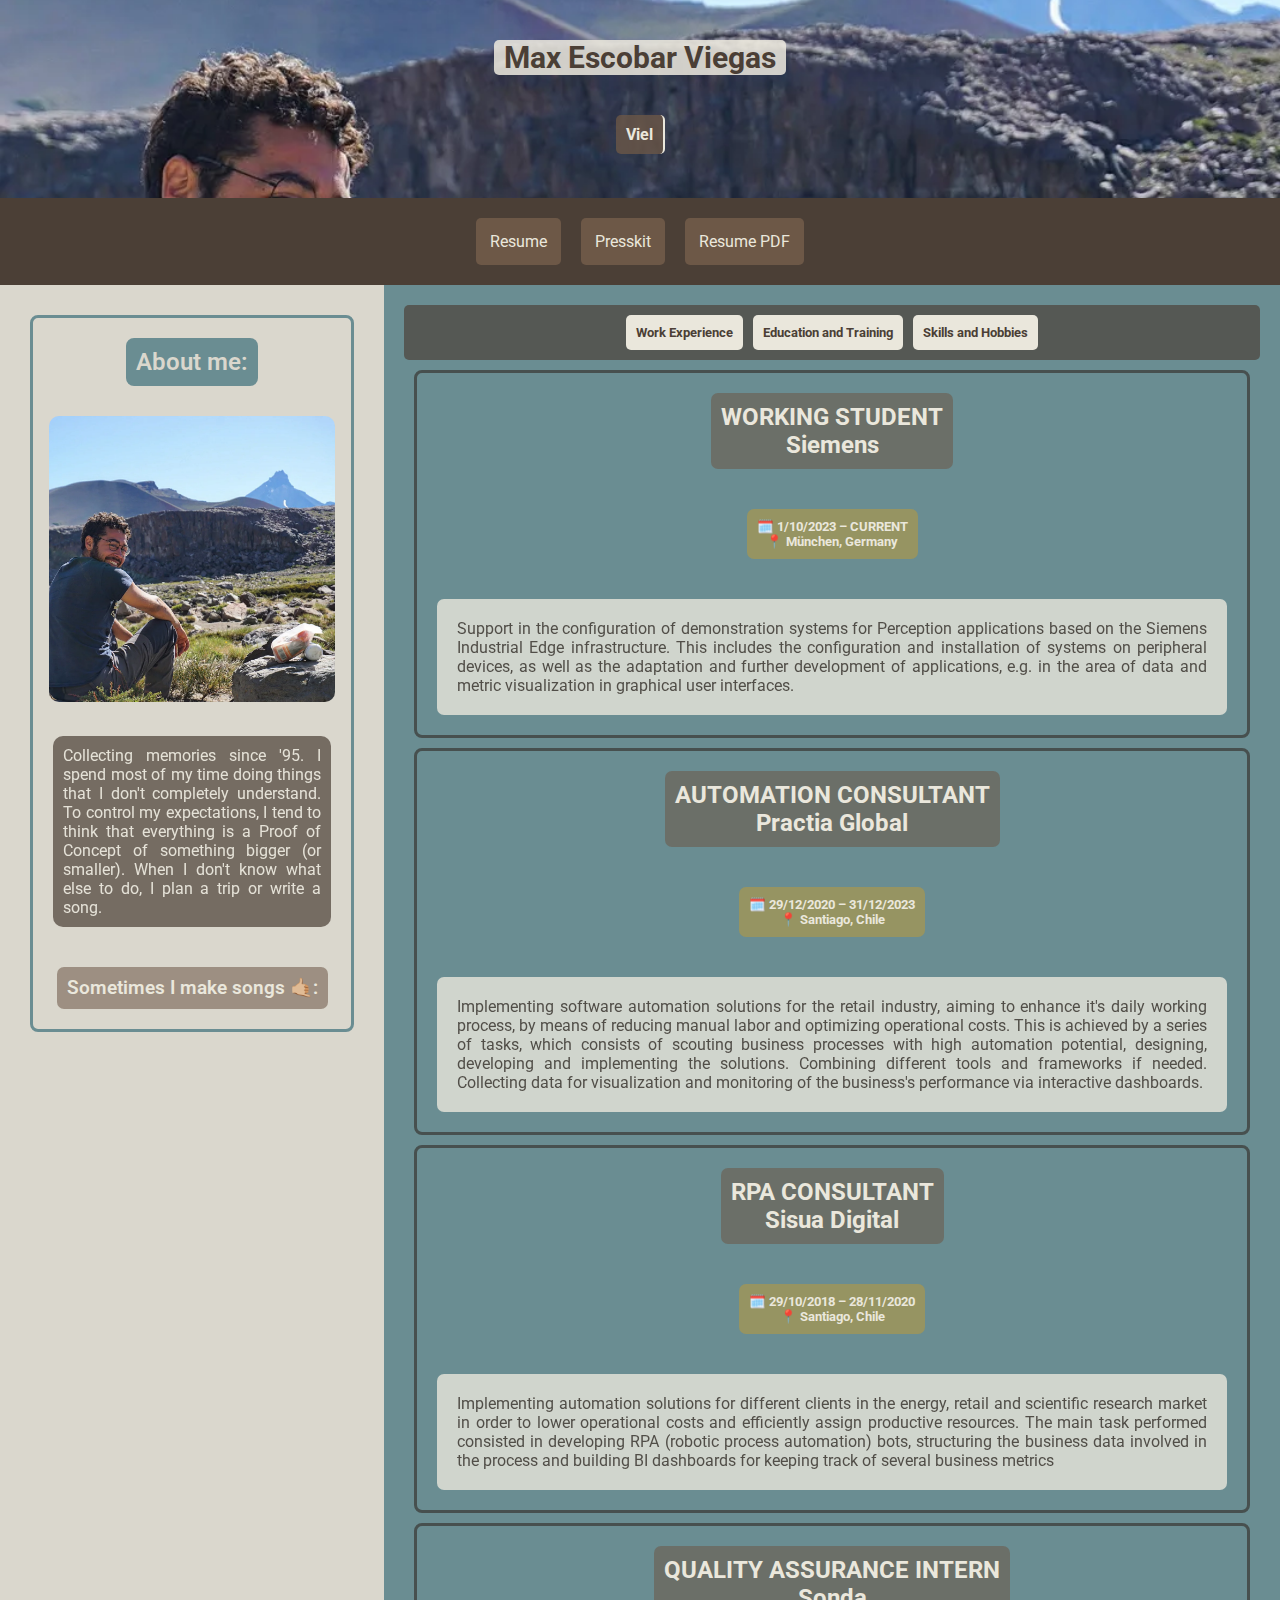
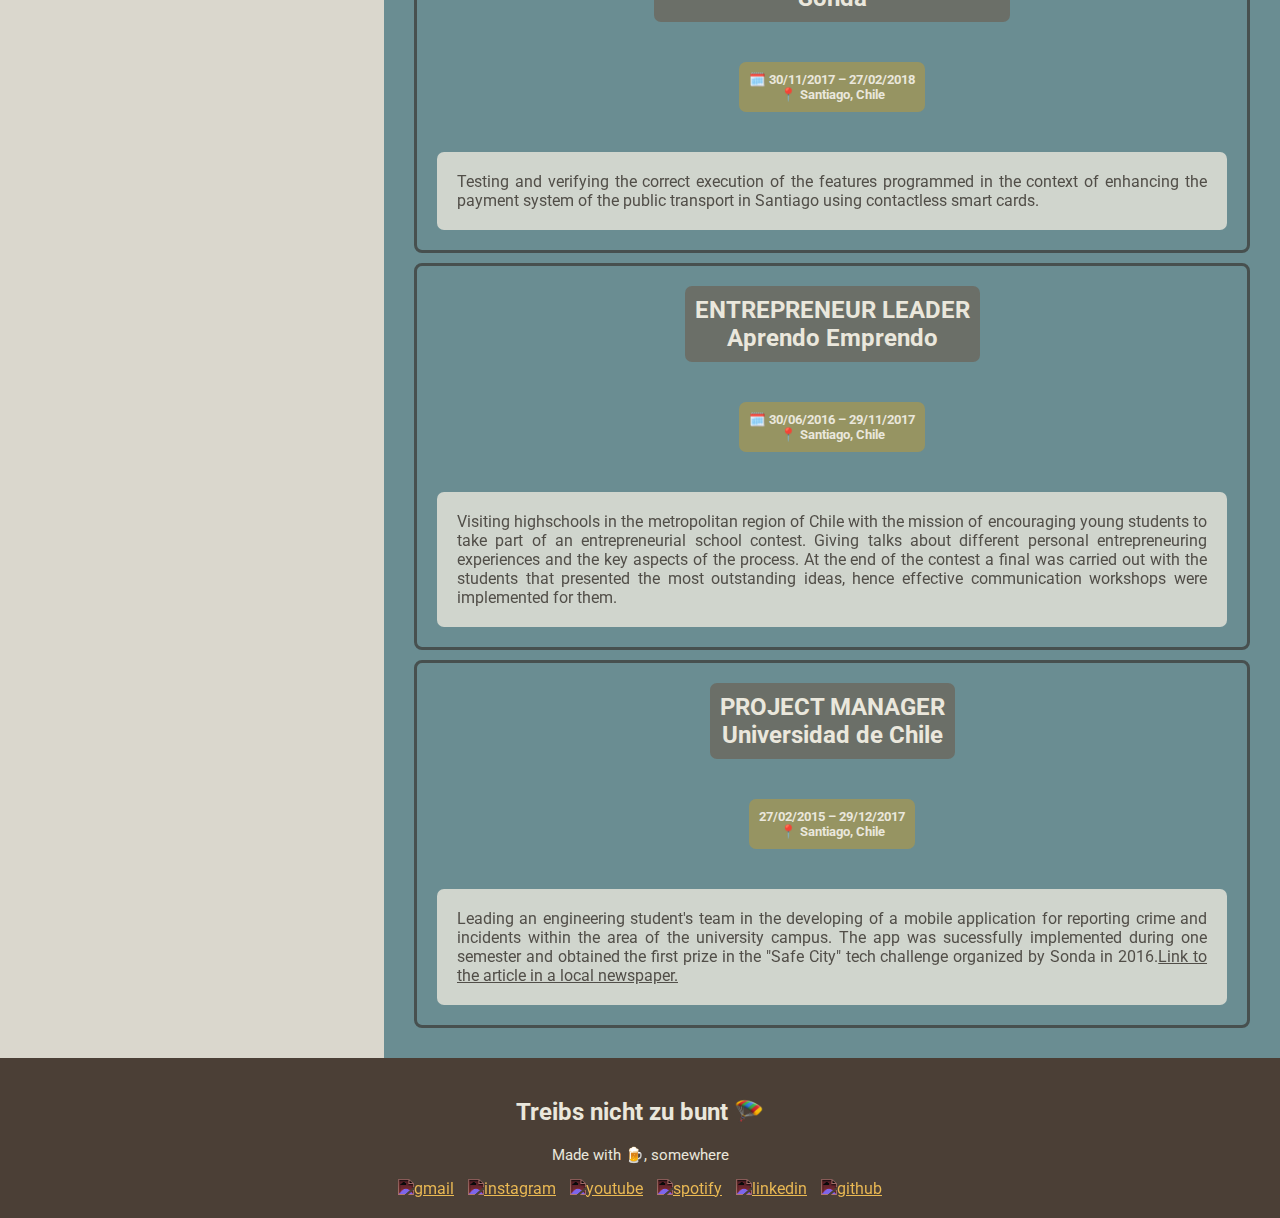
==== commit 68783dd6: "chore: deutsch flussigkeit verbessert" ====
--- a/index.html
+++ b/index.html
@@ -231,7 +231,7 @@
         <div class="language">
           <p><b>Spanish 🇨🇱 :</b> Mother tongue <br><i>(👋🏼 Buena hermanito! Cómo andamos?)</i></p>
           <p><b>English 🇺🇸 :</b> C1 <br><i>(👋🏼 Hey brother! How's it goin'?)</i></p>
-          <p><b>German 🇩🇪 :</b> A2 <br><i>(👋🏼 Hallo brudi! Wie läuft es bei Ihnen?)</i> </p>
+          <p><b>German 🇩🇪 :</b> B2 <br><i>(👋🏼 Hallo brudi! Wie läuft es bei Ihnen?)</i> </p>
         </div>
   
       </div>
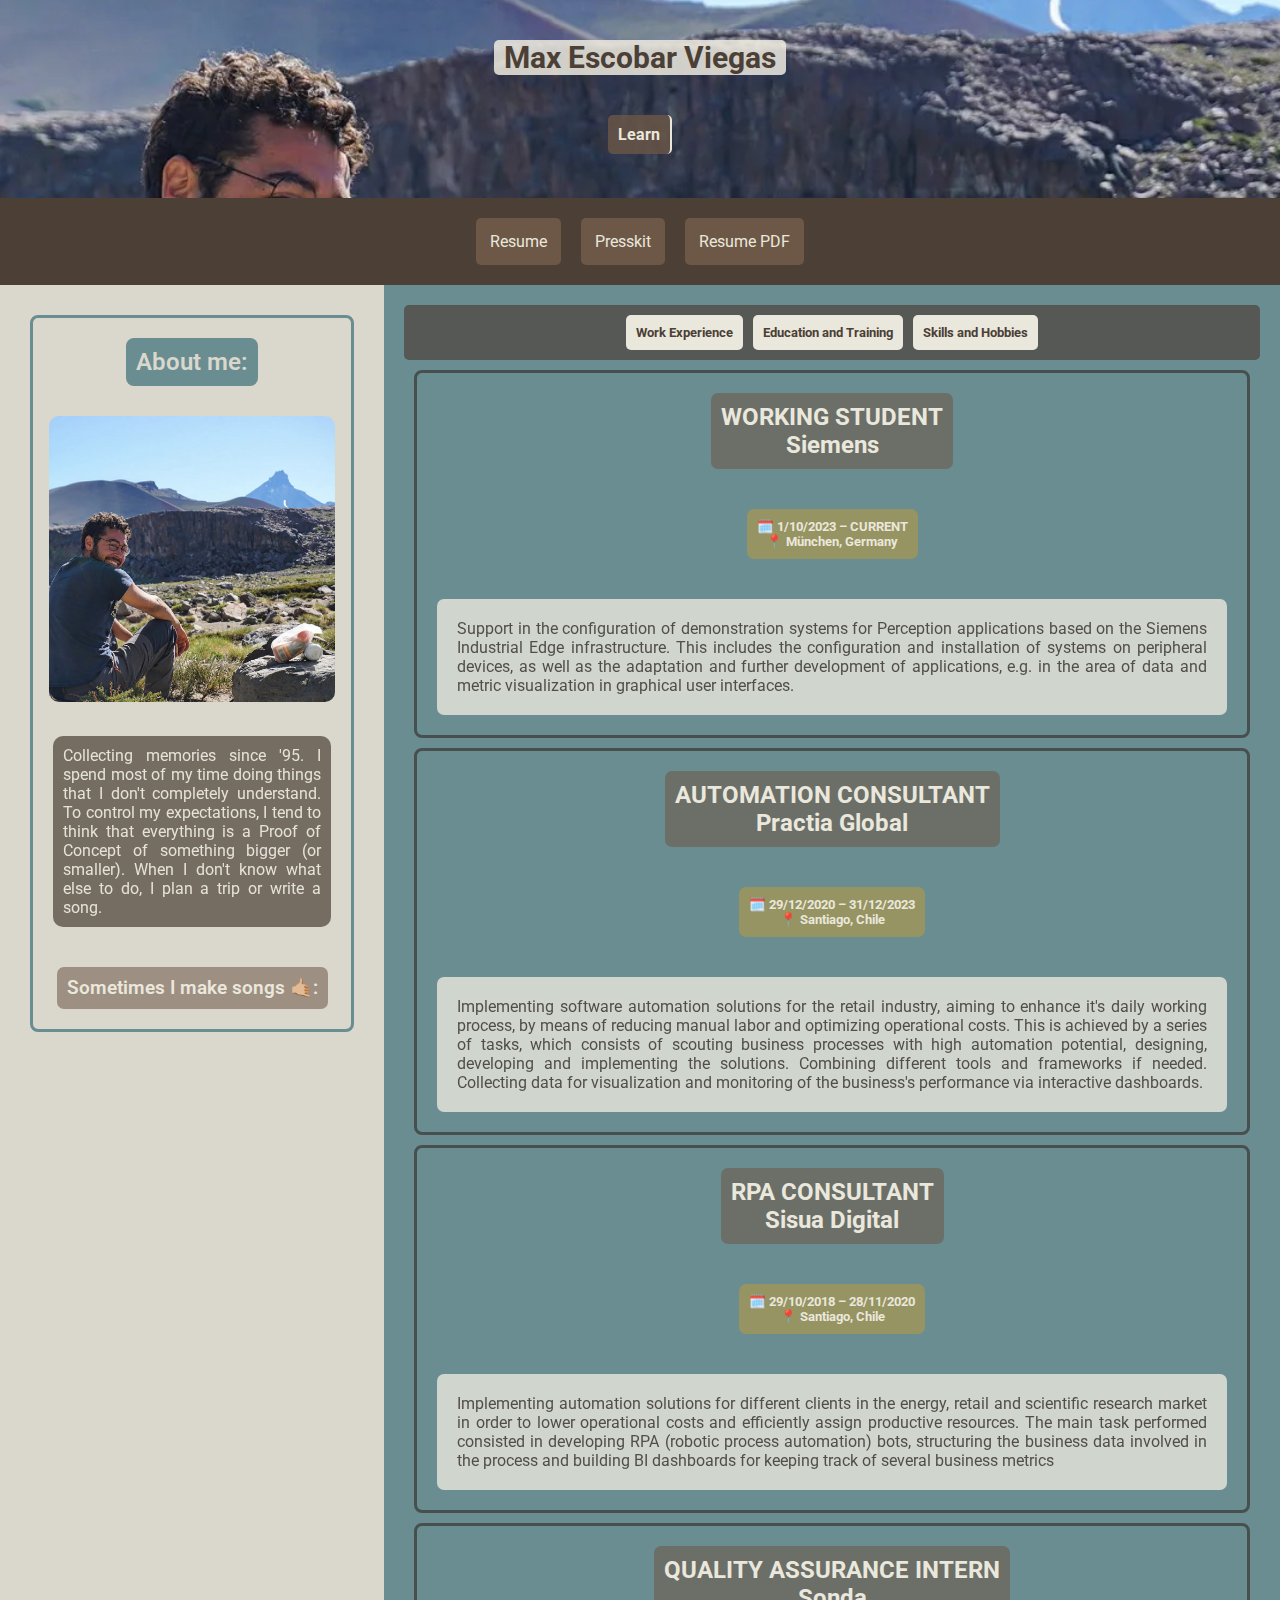
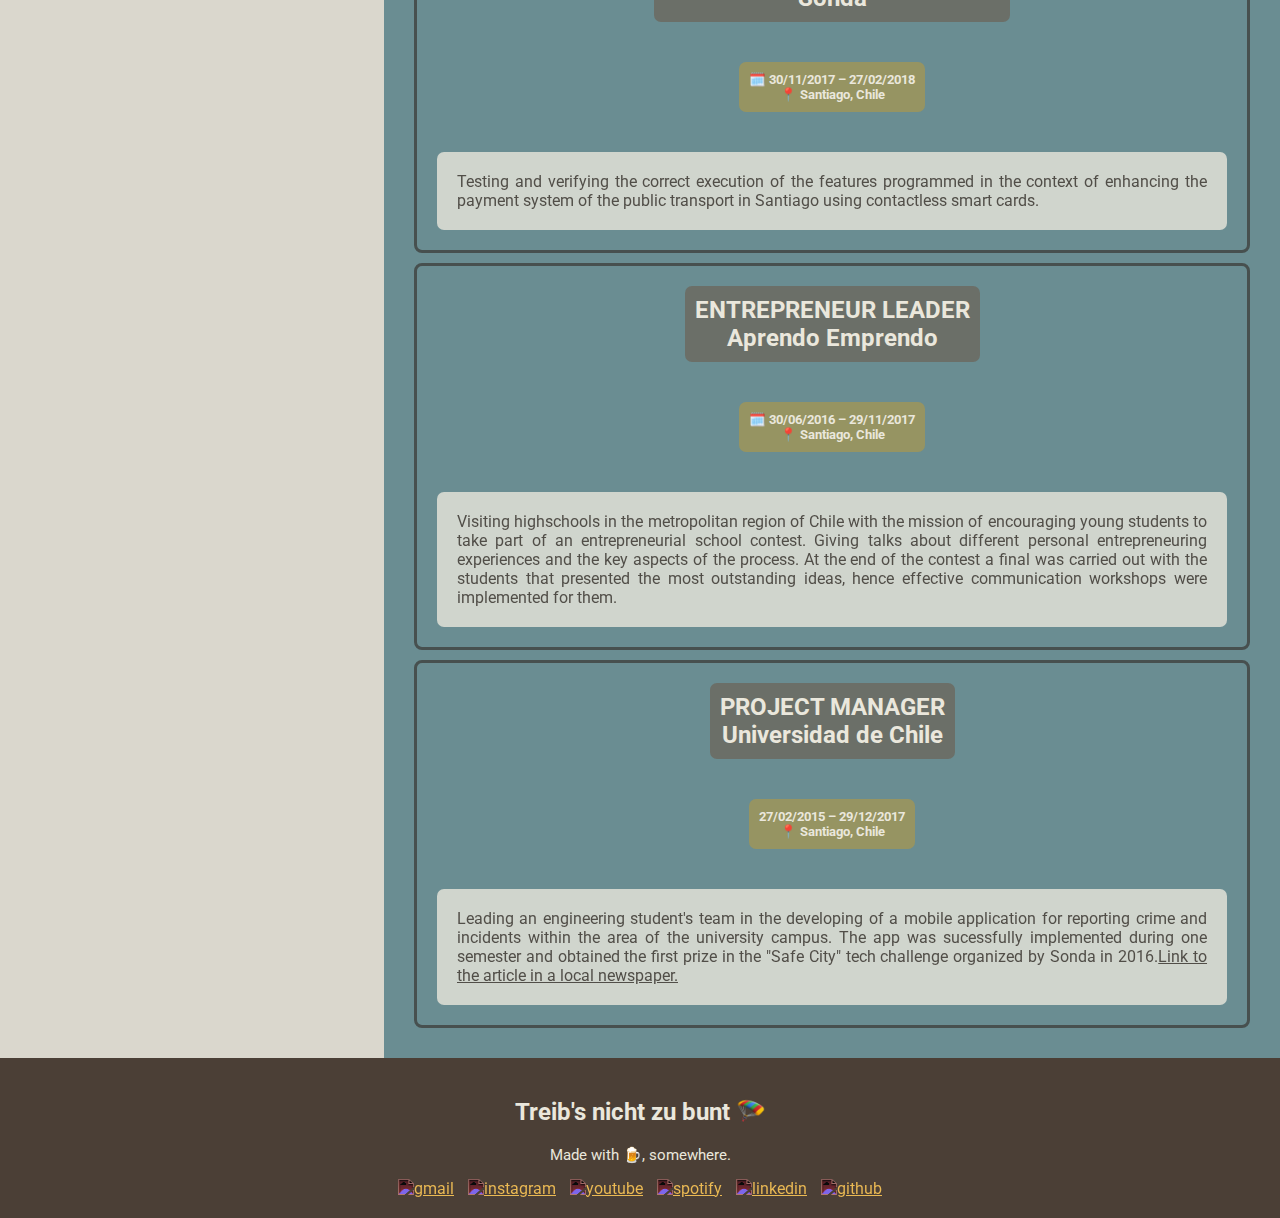
==== commit b589ba71: "fix: typos" ====
--- a/index.html
+++ b/index.html
@@ -265,8 +265,8 @@
 </div>
 
 <div class="footer">
-  <h2>Treibs nicht zu bunt 🪂</h2>
-  <p>Made with 🍺, somewhere</p>
+  <h2>Treib's nicht zu bunt 🪂</h2>
+  <p>Made with 🍺, somewhere.</p>
   <a href="mailto:maxescovi@gmail.com" ><img src="https://cdn.jsdelivr.net/npm/simple-icons@v6/icons/gmail.svg" alt="gmail"></a>
   <a href="https://www.instagram.com/perro_flac0/?hl=es-la"><img src="https://cdn.jsdelivr.net/npm/simple-icons@v6/icons/instagram.svg" alt="instagram"></a>
   <a href="https://www.youtube.com/@maxiboy_cl"><img src="https://cdn.jsdelivr.net/npm/simple-icons@v6/icons/youtube.svg" alt="youtube"></a> 
--- a/styles.css
+++ b/styles.css
@@ -150,6 +150,32 @@
   transform: translateY(0); /* Reset lift on click */
 }
 
+.btn_cv {
+  background-color: #EAE7DC; /* Forest Green */
+  color: #4B3F36; /* Light Sand Beige */
+  font-size: 13px; /* Font size */
+  border-radius: 5px; /* Smooth button edges */
+  cursor: pointer; /* Hand cursor on hover */
+  transition: background-color 0.3s ease, transform 0.3s ease; /* Smooth hover and active effect */
+  text-decoration: none;
+  padding: 10px 10px;
+  margin: 5px;
+  font-weight: bold;
+  
+
+}
+
+.btn_cv:hover {
+  background-color: #dddacf; /* Dark Moss Green */
+  transform: translateY(-3px); /* Slight lift on hover */
+  text-decoration: underline;
+  color: #4B3F36;
+}
+
+.btn_cv:active {
+  transform: translateY(0); /* Reset lift on click */
+}
+
 .profile-wrapper {
   position: absolute;
   top: 50%;
@@ -232,7 +258,7 @@
 }
 
 
-.div_personal{
+.div_personal,.div_cv{
   text-align: center;
   flex-direction: column;
 }
@@ -316,13 +342,8 @@
   text-align: center;
   margin-inline: 50px;
 }
-.presskit {
-
-  width: 100%;
-  height: 100%;
-  
-  ;
-} .cv {
+
+.div_cv, .de, .eng, .presskit {
 
 width: 100%;
 height: 100%;
@@ -407,7 +428,7 @@
     flex-direction: column;
     align-items: center;
   }
-  .btn_personal{
+  .btn_personal,.btn_cv{
     display: flex;
     width: 100%;
     height: 100%;
